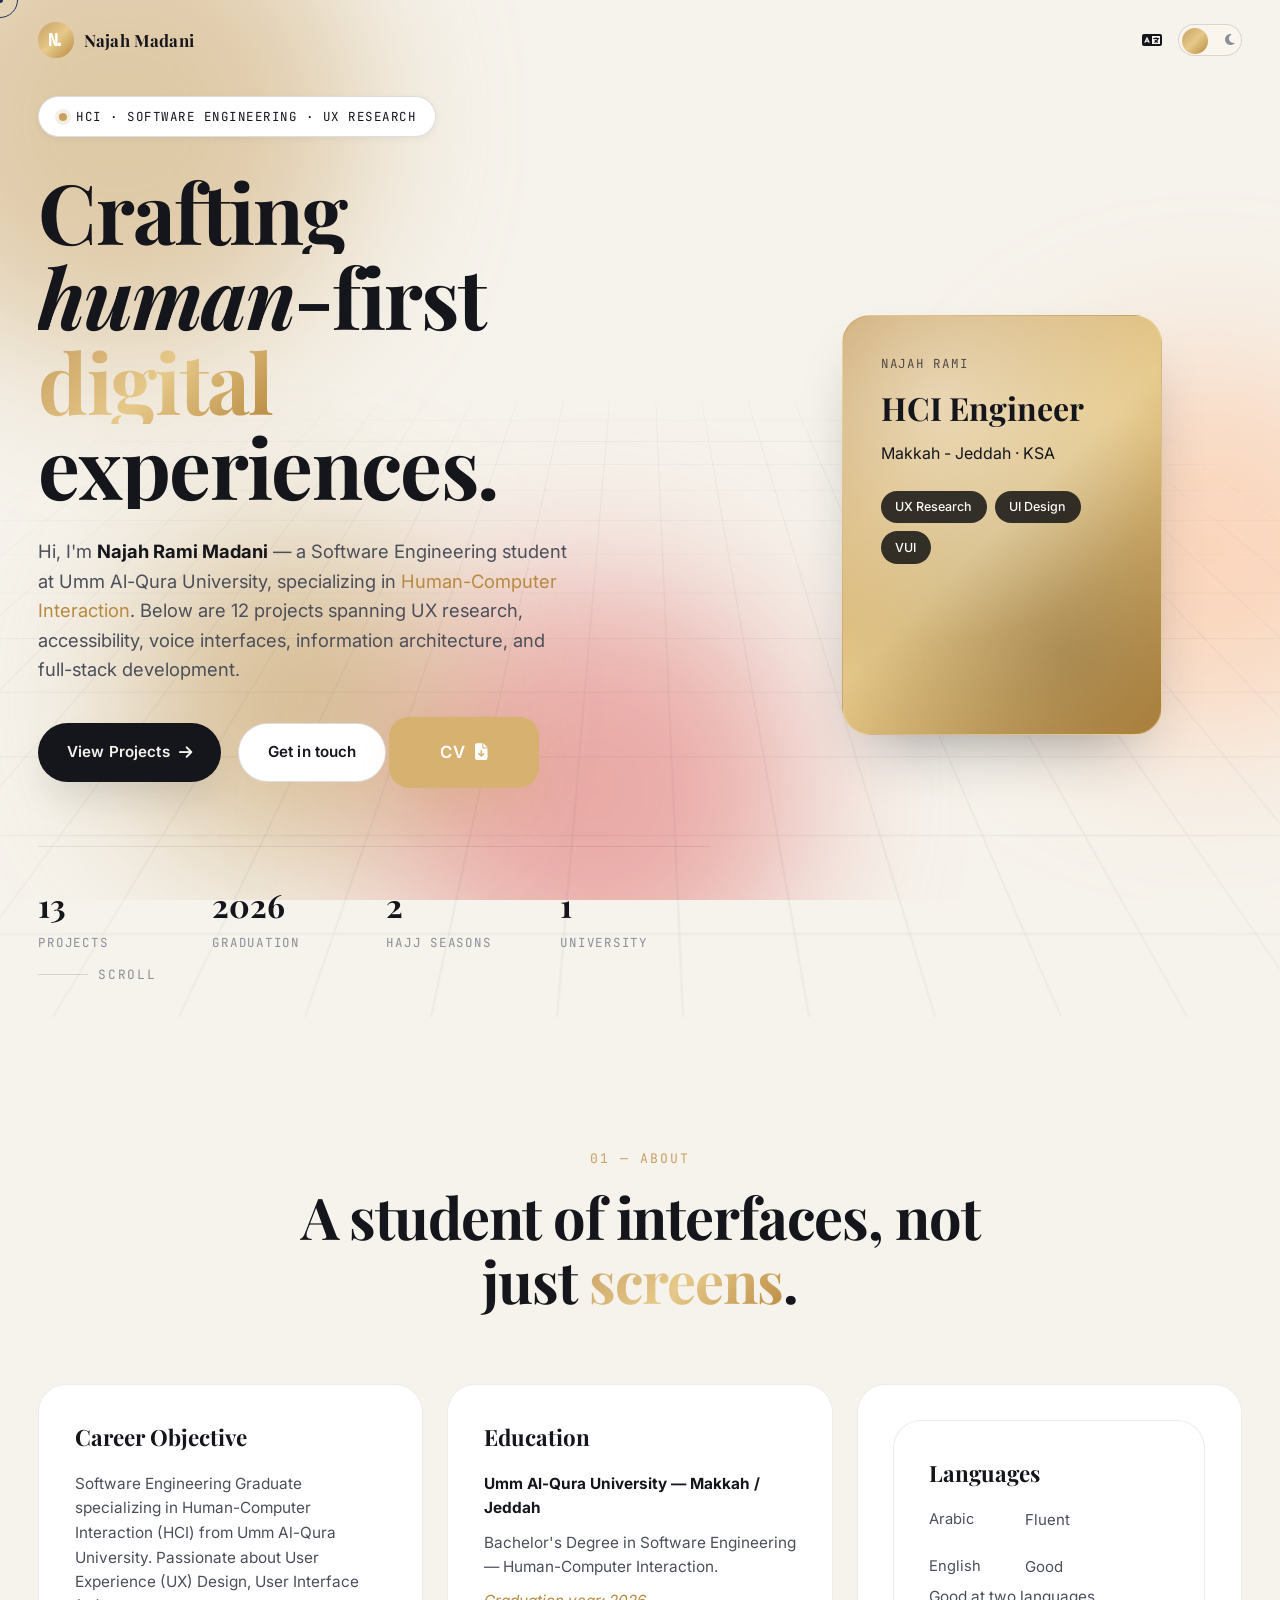
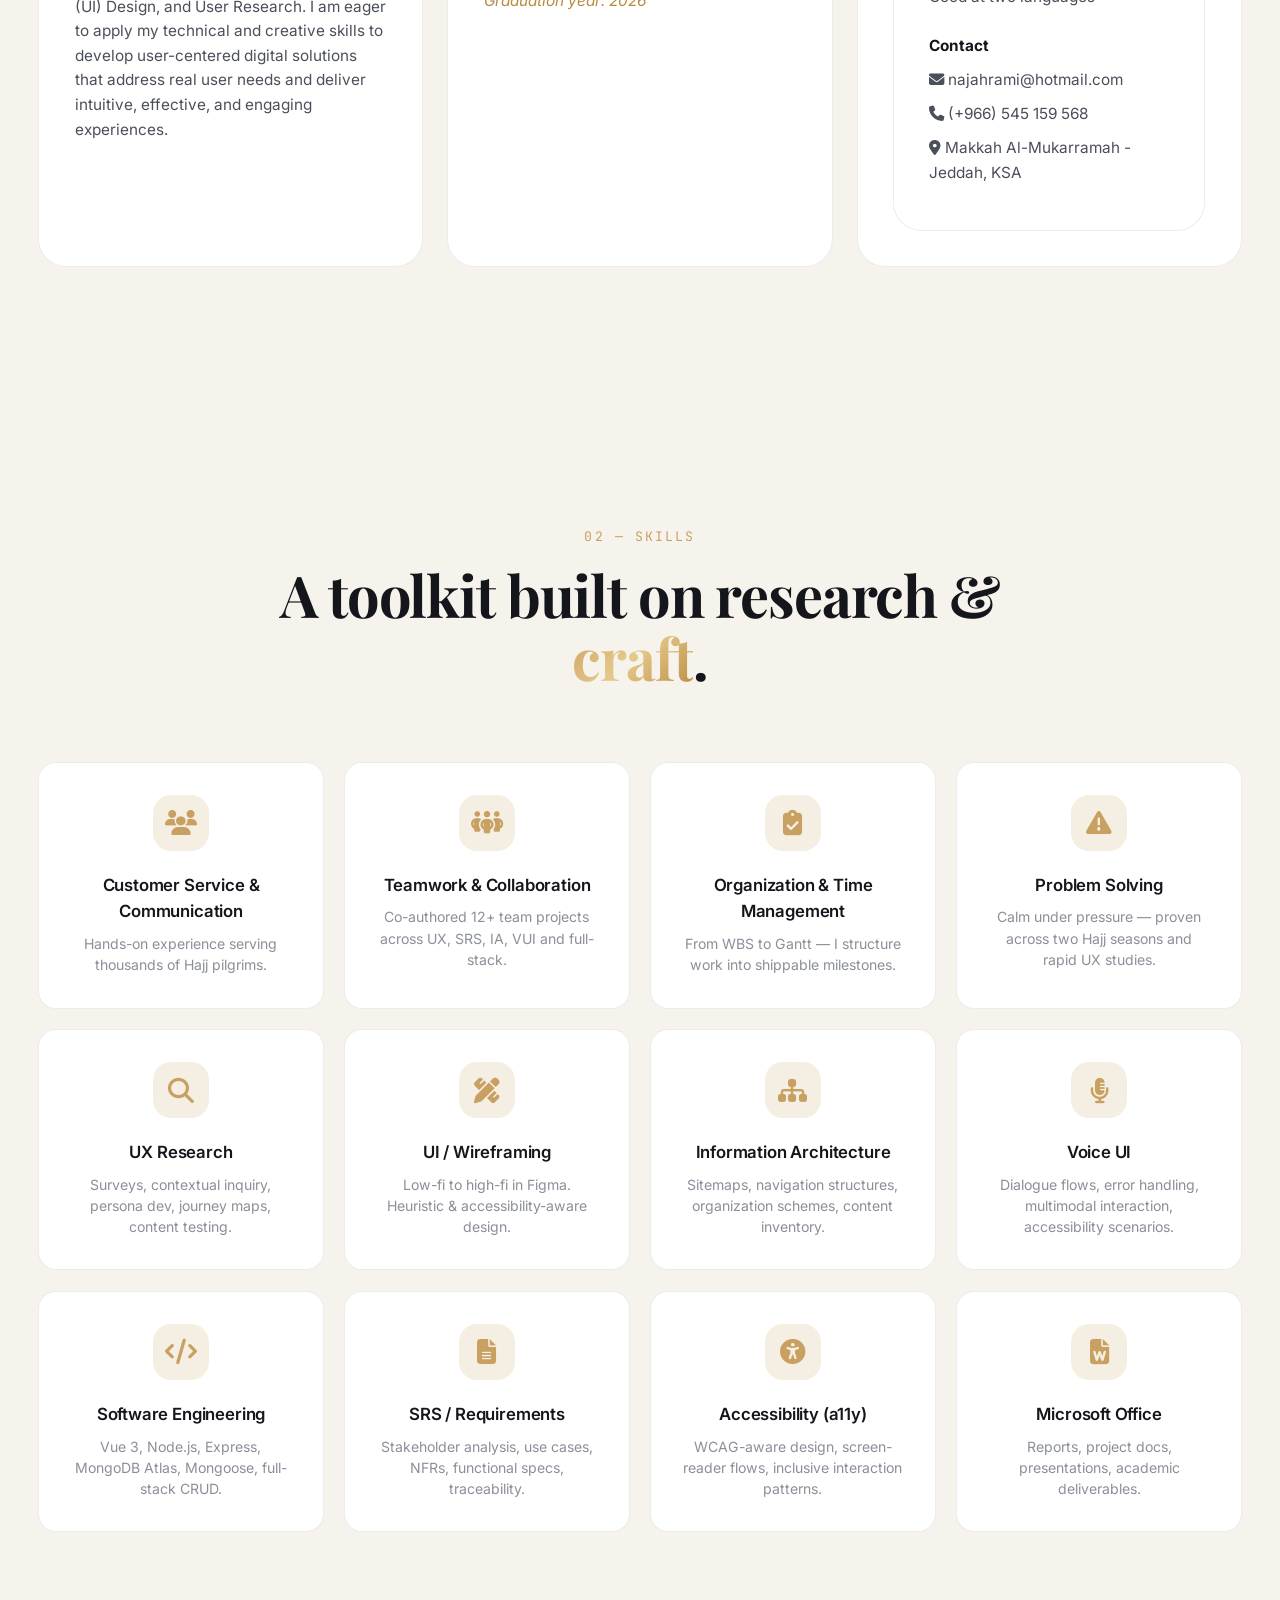
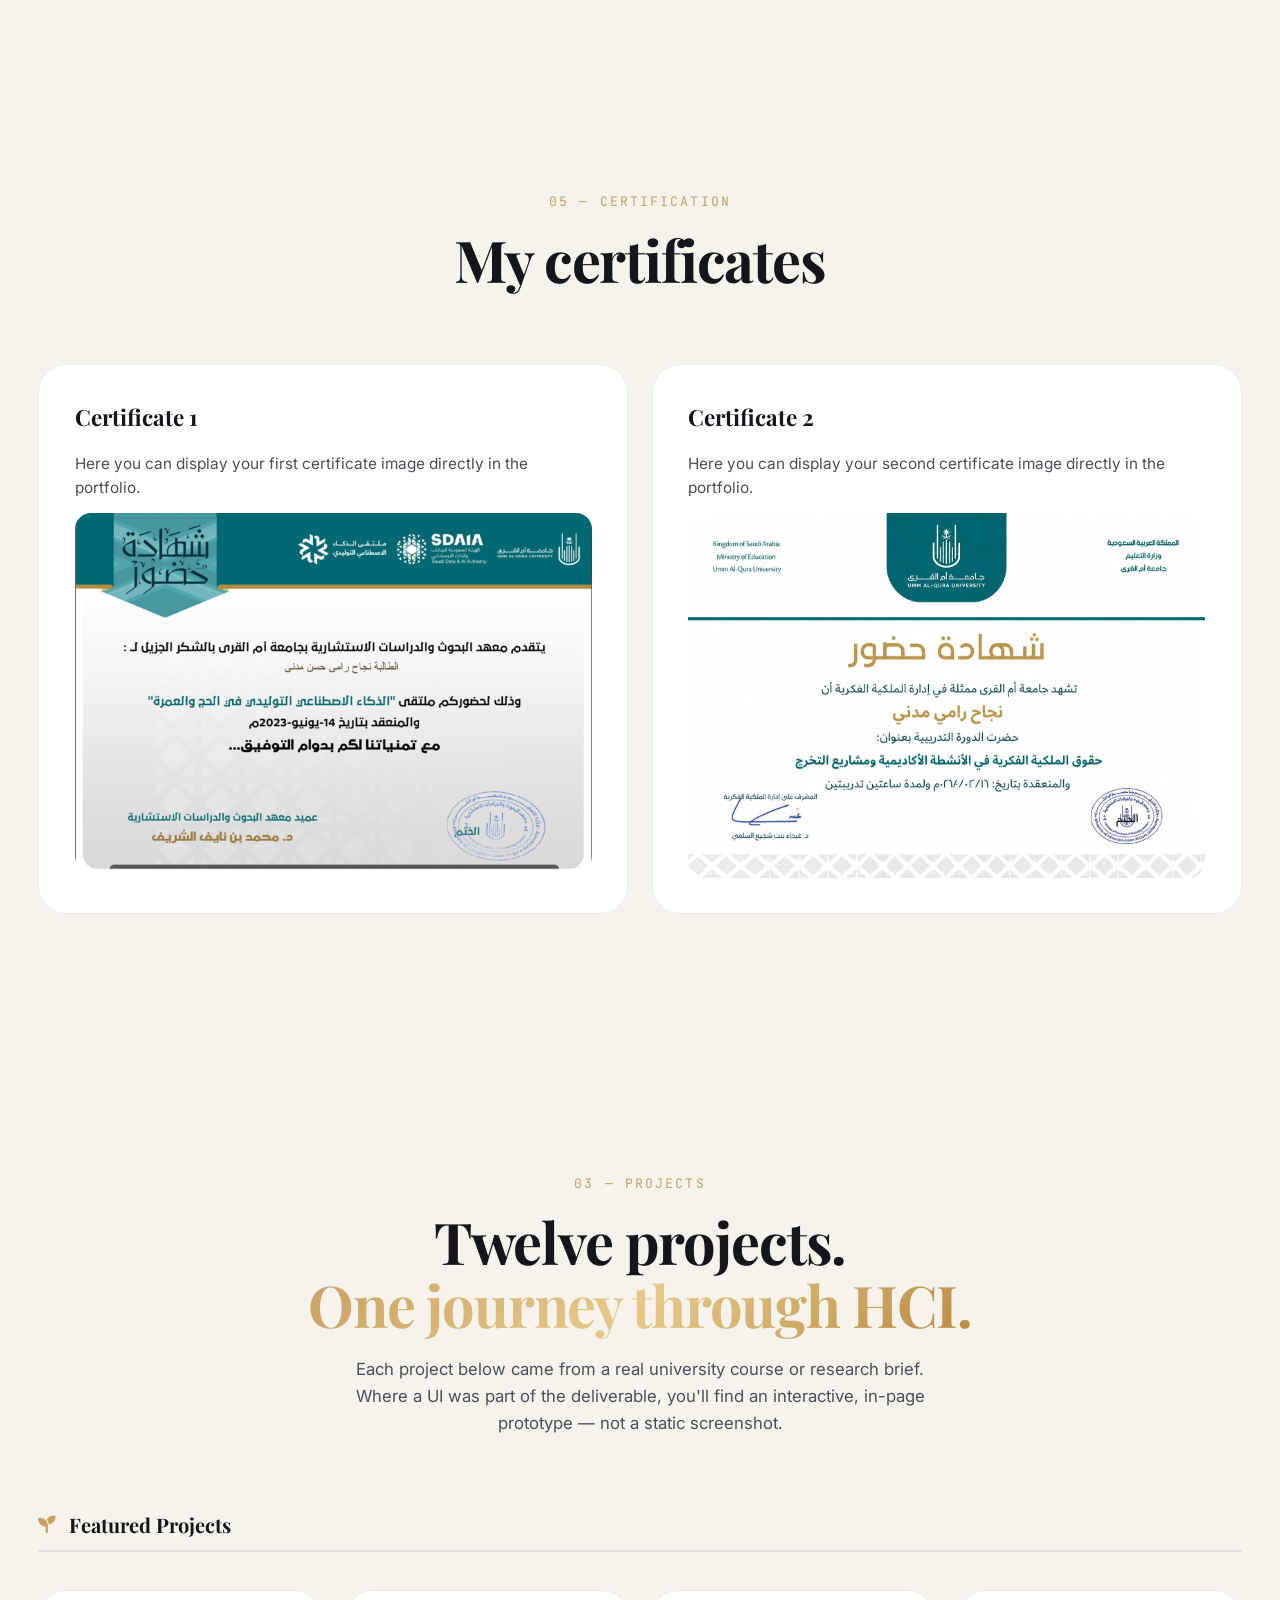
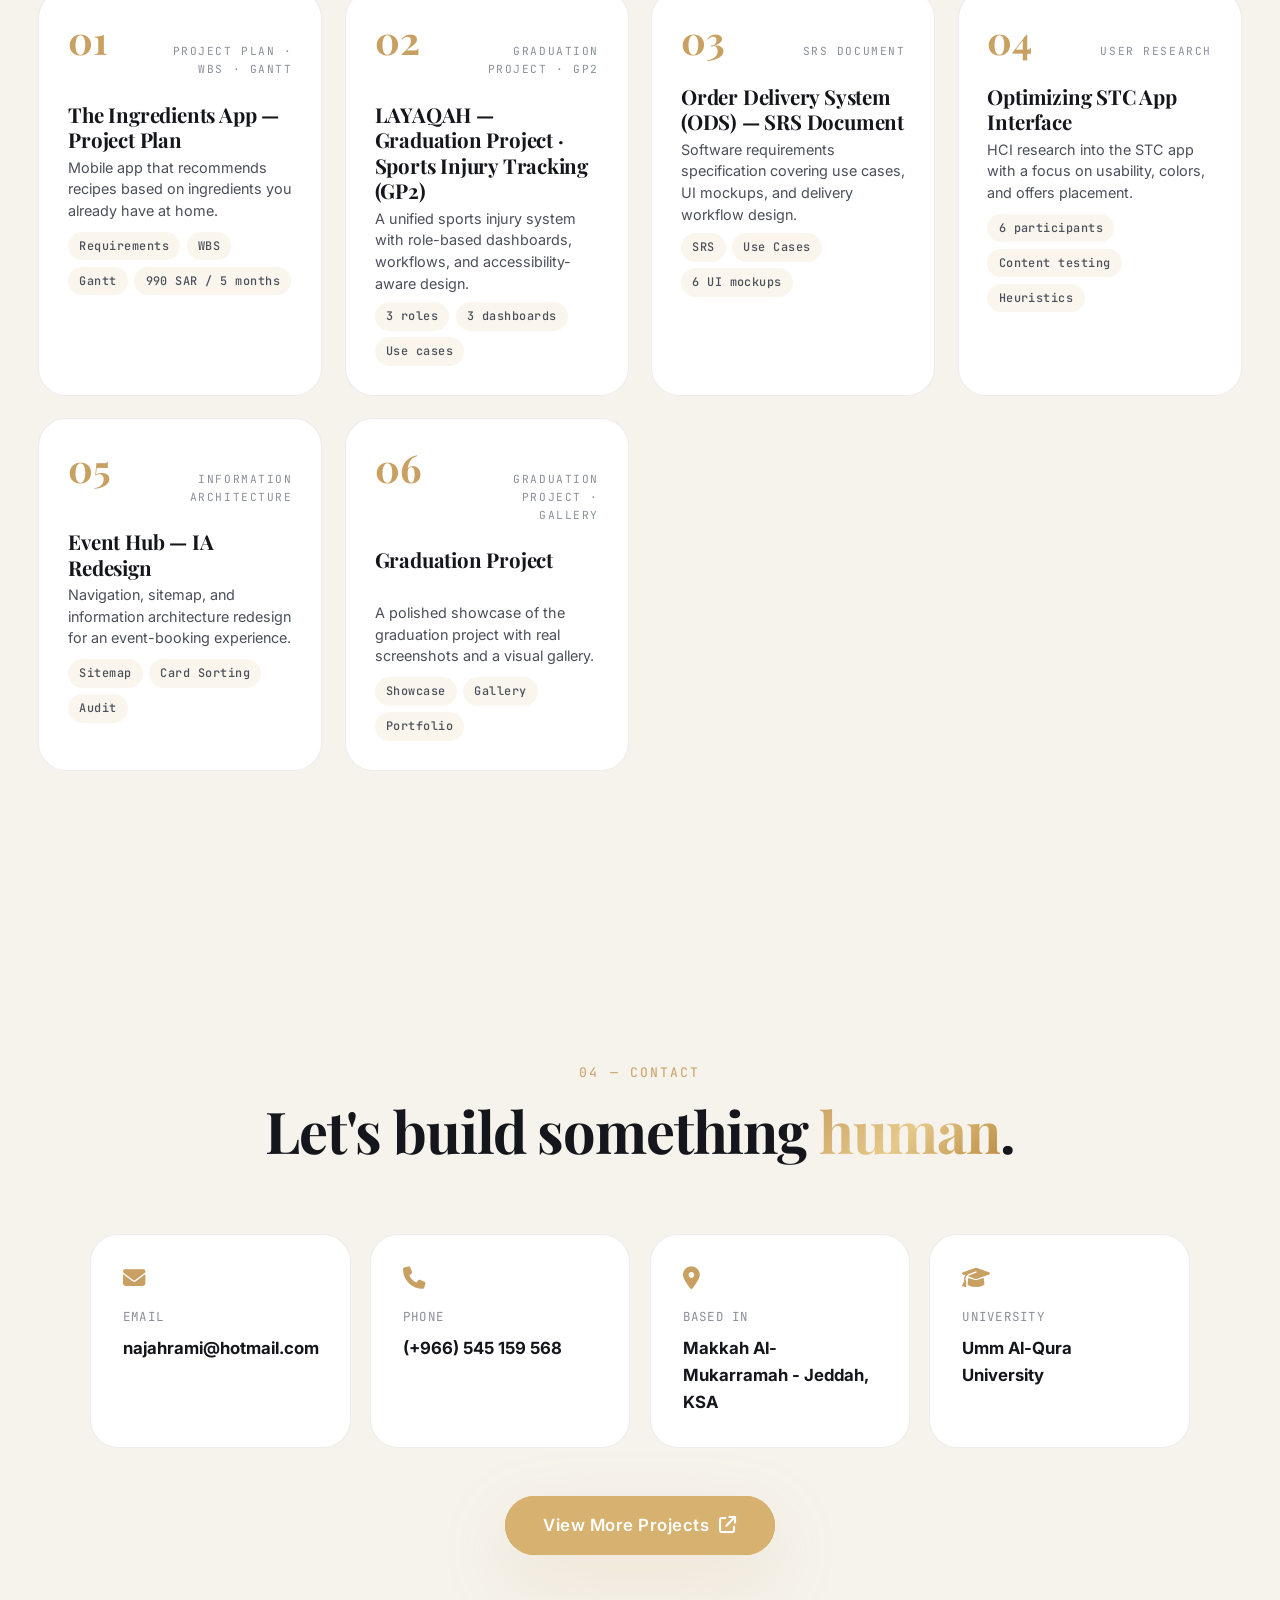
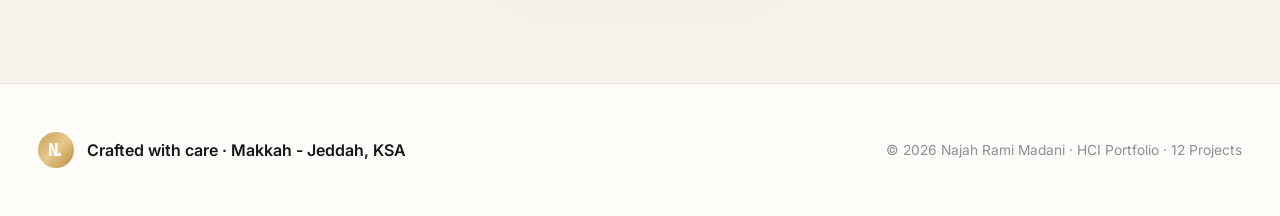
==== index.html @ abc39de0 "Initial commit" ====
<!DOCTYPE html>
<html lang="en" data-theme="light">
<head>
  <meta charset="UTF-8" />
  <meta name="viewport" content="width=device-width, initial-scale=1.0" />
  <meta name="description" content="Najah Rami Madani — Software Engineering & HCI Portfolio. +12 projects spanning UX research, UI design, Voice UI, Information Architecture and full-stack development." />
  <title>Najah Rami Madani — HCI & Software Engineering Portfolio</title>

  <!-- Fonts -->
  <link rel="preconnect" href="https://fonts.googleapis.com" />
  <link rel="preconnect" href="https://fonts.gstatic.com" crossorigin />
  <link href="https://fonts.googleapis.com/css2?family=Inter:wght@300;400;500;600;700;800;900&family=Playfair+Display:ital,wght@0,400;0,600;0,700;1,400&family=JetBrains+Mono:wght@400;600&display=swap" rel="stylesheet" />

  <!-- Icons -->
  <link rel="stylesheet" href="https://cdnjs.cloudflare.com/ajax/libs/font-awesome/6.5.0/css/all.min.css" />

  <!-- GSAP (animations) -->
  <script src="https://cdnjs.cloudflare.com/ajax/libs/gsap/3.12.5/gsap.min.js"></script>
  <script src="https://cdnjs.cloudflare.com/ajax/libs/gsap/3.12.5/ScrollTrigger.min.js"></script>

  <link rel="stylesheet" href="style.css" />
</head>
<body>
  <!-- ============================ Custom 3D Cursor ============================ -->
  <div class="cursor-dot" id="cursorDot"></div>
  <div class="cursor-ring" id="cursorRing"></div>

  <!-- ============================ Loader ============================ -->
  <div class="loader" id="loader">
    <div class="loader-inner">
      <div class="loader-cube">
        <div class="face face-front"></div>
        <div class="face face-back"></div>
        <div class="face face-right"></div>
        <div class="face face-left"></div>
        <div class="face face-top"></div>
        <div class="face face-bottom"></div>
      </div>
      <p class="loader-text">Loading Portfolio<span class="loader-dots"><span>.</span><span>.</span><span>.</span></span></p>
    </div>
  </div>

  <!-- ============================ Floating Background ============================ -->
  <div class="bg-orbs" aria-hidden="true">
    <div class="orb orb-1"></div>
    <div class="orb orb-2"></div>
    <div class="orb orb-3"></div>
    <div class="orb orb-4"></div>
  </div>

  <!-- ============================ Navigation ============================ -->
  <nav class="nav" id="nav">
    <a href="#hero" class="nav-logo" data-magnetic>
      <span class="logo-mark">N<span class="logo-dot">.</span></span>
      <span class="logo-text">Najah Madani</span>
    </a>

      </div>
    </ul>

    <div class="nav-actions">
      <button class="lang-toggle" id="langToggle" aria-label="Toggle language" data-magnetic>
        <i class="fa-solid fa-language"></i>
      </button>
      <button class="theme-toggle" id="themeToggle" aria-label="Toggle theme" data-magnetic>
        <span class="toggle-track">
          <i class="fa-solid fa-sun icon-sun"></i>
          <i class="fa-solid fa-moon icon-moon"></i>
          <span class="toggle-thumb"></span>
        </span>
      </button>
      <button class="nav-menu-btn" id="menuBtn" aria-label="Open menu">
        <span></span><span></span><span></span>
      </button>
    </div>
  </nav>

  <!-- Mobile menu drawer -->
  <div class="mobile-menu" id="mobileMenu">
    <ul>
      <li><a href="#about" data-i18n="navAbout">About</a></li>
      <li><a href="#skills" data-i18n="navSkills">Skills</a></li>
      <li><a href="#certification">Certification</a></li>
      <li><a href="#projects" data-i18n="navProjects">Projects</a></li>
      <li><a href="#contact" data-i18n="navContact">Contact</a></li>
    </ul>
  </div>

  <!-- ============================ HERO ============================ -->
  <header class="hero" id="hero">
    <div class="hero-grid-bg"></div>

    <div class="hero-content">
      <div class="hero-badge">
        <span class="hero-dot"></span>
        <span data-i18n="heroBadge">HCI · Software Engineering · UX Research</span>
      </div>

      <h1 class="hero-title">
        <span class="title-line"><span class="title-text">Crafting</span></span>
        <span class="title-line"><span class="title-text italic">human</span><span class="title-text">-</span><span class="title-text">first</span></span>
        <span class="title-line"><span class="title-text gradient-text">digital</span> <span class="title-text">experiences.</span></span>
      </h1>

      <p class="hero-sub" data-i18n="heroSub" data-i18n-html="true">
        Hi, I’m<strong> Najah Rami Madani</strong> — a Software Engineering graduate from Umm Al-Qura University, specializing in Human-Computer Interaction (HCI). I’m passionate about UX research, UI design, accessibility, and creating human-centered digital experiences that solve real user problems.
      </p>

      <div class="hero-actions">
        <a href="#projects" class="btn btn-primary" data-magnetic>
          <span data-i18n="btnProjects">View Projects</span>
          <i class="fa-solid fa-arrow-right"></i>
        </a>
        <a href="#contact" class="btn btn-ghost" data-magnetic>
          <span data-i18n="btnContact">Get in touch</span>
        </a>
        <a href="cv/Najah_CV.pdf" class="btn btn-gold" target="_blank" data-magnetic>
          <span data-i18n="btnCV">CV</span>
          <i class="fa-solid fa-file-arrow-down"></i>
        </a>
      </div>

      <div class="hero-meta">
        <div class="meta-item">
          <span class="meta-num" data-count="13">0</span>
          <span class="meta-label" data-i18n="metaProjects">Projects</span>
        </div>
        <div class="meta-item">
          <span class="meta-num">2026</span>
          <span class="meta-label" data-i18n="metaGraduation">Graduation</span>
        </div>
        <div class="meta-item">
          <span class="meta-num">2</span>
          <span class="meta-label" data-i18n="metaHajjSeasons">Hajj Seasons</span>
        </div>
        <div class="meta-item">
          <span class="meta-num">1</span>
          <span class="meta-label" data-i18n="metaUniversity">University</span>
        </div>
      </div>
    </div>

    <div class="hero-3d-scene">
      <div class="tilt-card" data-tilt>
        <div class="tilt-card-inner">
          <div class="tilt-face front">
            <div class="card-content">
              <span class="card-eyebrow">Najah Rami</span>
              <h3>HCI Engineer</h3>
              <p>Makkah - Jeddah · KSA</p>
              <div class="card-pills">
                <span>UX Research</span>
                <span>UI Design</span>
                <span>VUI</span>
              </div>
            </div>
          </div>
          <div class="tilt-face back">
            <p>"Design that respects cognitive limits wins."</p>
          </div>
        </div>
      </div>
    </div>

    <a href="#about" class="hero-scroll" aria-label="Scroll to about">
      <span class="scroll-line"></span>
      <span data-i18n="heroScroll">Scroll</span>
    </a>
  </header>

  <!-- ============================ About ============================ -->
  <section class="section about" id="about">
    <div class="section-head">
      <span class="section-tag" data-i18n="aboutSectionTag">01 — About</span>
      <h2 class="section-title" data-i18n="aboutSectionTitle" data-i18n-html="true">A student of <span class="italic">interfaces</span>, not just <span class="gradient-text">screens</span>.</h2>
    </div>

    <div class="about-grid">
      <div class="about-card">
        <h3>Career Objective</h3>
        <p>
          Software Engineering Graduate specializing in Human-Computer Interaction (HCI) from Umm Al-Qura University. Passionate about User Experience (UX) Design, User Interface (UI) Design, and User Research. I am eager to apply my technical and creative skills to develop user-centered digital solutions that address real user needs and deliver intuitive, effective, and engaging experiences.
        </p>
      </div>

      <div class="about-card">
        <h3>Education</h3>
        <p><strong>Umm Al-Qura University — Makkah / Jeddah</strong></p>
        <p>Bachelor's Degree in Software Engineering — Human-Computer Interaction.</p>
        <p><em>Graduation year: 2026</em></p>
      </div>

      <div class="about-card">


      <div class="about-card">
        <h3>Languages</h3>
        <ul class="lang-list">
          <li>
            <span>Arabic</span>
            <span class="lang-badge">Fluent</span>
          </li>
          <li>
            <span>English</span>
            <span class="lang-badge">Good</span>
          </li>
        </ul>
        <p class="lang-summary" data-i18n="langSummary">Good at two languages</p>
        <p class="contact-heading"><strong data-i18n="aboutContactHeading">Contact</strong></p>
        <p><i class="fa-solid fa-envelope"></i> najahrami@hotmail.com</p>
        <p><i class="fa-solid fa-phone"></i> (+966) 545 159 568</p>
        <p><i class="fa-solid fa-location-dot"></i> Makkah Al-Mukarramah - Jeddah, KSA</p>
      </div>
    </div>
  </section>

  <!-- ============================ Skills ============================ -->
  <section class="section skills" id="skills">
    <div class="section-head">
      <span class="section-tag" data-i18n="skillsSectionTag">02 — Skills</span>
      <h2 class="section-title" data-i18n="skillsSectionTitle" data-i18n-html="true">A toolkit built on <span class="italic">research</span> & <span class="gradient-text">craft</span>.</h2>
    </div>

    <div class="skills-grid">
      <div class="skill-card reveal">
        <i class="fa-solid fa-users skill-icon"></i>
        <h3>Customer Service & Communication</h3>
        <p>Hands-on experience serving thousands of Hajj pilgrims.</p>
      </div>
      <div class="skill-card reveal">
        <i class="fa-solid fa-people-group skill-icon"></i>
        <h3>Teamwork & Collaboration</h3>
        <p>Co-authored 12+ team projects across UX, SRS, IA, VUI and full-stack.</p>
      </div>
      <div class="skill-card reveal">
        <i class="fa-solid fa-clipboard-check skill-icon"></i>
        <h3>Organization & Time Management</h3>
        <p>From WBS to Gantt — I structure work into shippable milestones.</p>
      </div>
      <div class="skill-card reveal">
        <i class="fa-solid fa-triangle-exclamation skill-icon"></i>
        <h3>Problem Solving</h3>
        <p>Calm under pressure — proven across two Hajj seasons and rapid UX studies.</p>
      </div>
      <div class="skill-card reveal">
        <i class="fa-solid fa-magnifying-glass skill-icon"></i>
        <h3>UX Research</h3>
        <p>Surveys, contextual inquiry, persona dev, journey maps, content testing.</p>
      </div>
      <div class="skill-card reveal">
        <i class="fa-solid fa-pen-ruler skill-icon"></i>
        <h3>UI / Wireframing</h3>
        <p>Low-fi to high-fi in Figma. Heuristic & accessibility-aware design.</p>
      </div>
      <div class="skill-card reveal">
        <i class="fa-solid fa-sitemap skill-icon"></i>
        <h3>Information Architecture</h3>
        <p>Sitemaps, navigation structures, organization schemes, content inventory.</p>
      </div>
      <div class="skill-card reveal">
        <i class="fa-solid fa-microphone-lines skill-icon"></i>
        <h3>Voice UI</h3>
        <p>Dialogue flows, error handling, multimodal interaction, accessibility scenarios.</p>
      </div>
      <div class="skill-card reveal">
        <i class="fa-solid fa-code skill-icon"></i>
        <h3>Software Engineering</h3>
        <p>Vue 3, Node.js, Express, MongoDB Atlas, Mongoose, full-stack CRUD.</p>
      </div>
      <div class="skill-card reveal">
        <i class="fa-solid fa-file-lines skill-icon"></i>
        <h3>SRS / Requirements</h3>
        <p>Stakeholder analysis, use cases, NFRs, functional specs, traceability.</p>
      </div>
      <div class="skill-card reveal">
        <i class="fa-solid fa-universal-access skill-icon"></i>
        <h3>Accessibility (a11y)</h3>
        <p>WCAG-aware design, screen-reader flows, inclusive interaction patterns.</p>
      </div>
      <div class="skill-card reveal">
        <i class="fa-solid fa-file-word skill-icon"></i>
        <h3>Microsoft Office</h3>
        <p>Reports, project docs, presentations, academic deliverables.</p>
      </div>
    </div>
  </section>

  <!-- ============================ Certification ============================ -->
  <section class="section certification" id="certification">
    <div class="section-head">
      <span class="section-tag">05 — Certification</span>
      <h2 class="section-title">My certificates</h2>
    </div>

    <div class="about-grid">
      <div class="about-card">
        <h3>Certificate 1</h3>
        <p>Here you can display your first certificate image directly in the portfolio.</p>
        <img src="cv/Screenshot 2026-06-30 164905.png" alt="Certificate 1" style="width:100%; border-radius:16px; margin-top:12px; object-fit:cover;" />
      </div>

      <div class="about-card">
        <h3>Certificate 2</h3>
        <p>Here you can display your second certificate image directly in the portfolio.</p>
        <img src="cv/WhatsApp Image 2026-06-30 at 4.40.59 PM.jpeg" alt="Certificate 2" style="width:100%; border-radius:16px; margin-top:12px; object-fit:cover;" />
      </div>
    </div>
  </section>

  <!-- ============================ Projects ============================ -->
  <section class="section projects" id="projects">
    <div class="section-head">
      <span class="section-tag" data-i18n="projectsSectionTag">03 — Projects</span>
      <h2 class="section-title" data-i18n="projectsSectionTitle" data-i18n-html="true">Six featured projects.<br/><span class="gradient-text">Focused on research, systems, and impact.</span></h2>
      <p class="section-desc">
        Each project below came from a real university course or research brief.
        Where a UI was part of the deliverable, you'll find an interactive, in-page prototype
        — not a static screenshot.
      </p>
    </div>

    <div class="projects-rail" id="projectsRail">
      <div class="projects-group">
        <h3 class="projects-group-title"><i class="fa-solid fa-seedling"></i> Featured Projects</h3>
        <div class="projects-group-grid">
          <article class="project-card" data-project="1" data-index="01">
            <a href="project-01.html" target="_blank" rel="noopener" class="project-link">
              <div class="pcard-top">
                <span class="pcard-num">01</span>
                <span class="pcard-cat">Project Plan · WBS · Gantt</span>
              </div>
              <h3 class="pcard-title">The Ingredients App — Project Plan</h3>
              <p class="pcard-sub">Mobile app that recommends recipes based on ingredients you already have at home.</p>
              <div class="pcard-tags">
                <span>Requirements</span><span>WBS</span><span>Gantt</span><span>990 SAR / 5 months</span>
              </div>
            </a>
          </article>

          <article class="project-card" data-project="2" data-index="02">
            <a href="project-02.html" target="_blank" rel="noopener" class="project-link">
              <div class="pcard-top">
                <span class="pcard-num">02</span>
                <span class="pcard-cat">Graduation Project · GP2</span>
              </div>
              <h3 class="pcard-title">LAYAQAH — Graduation Project · Sports Injury Tracking (GP2)</h3>
              <p class="pcard-sub">A unified sports injury system with role-based dashboards, workflows, and accessibility-aware design.</p>
              <div class="pcard-tags">
                <span>3 roles</span><span>3 dashboards</span><span>Use cases</span>
              </div>
            </a>
          </article>

          <article class="project-card" data-project="3" data-index="03">
            <a href="project-03.html" target="_blank" rel="noopener" class="project-link">
              <div class="pcard-top">
                <span class="pcard-num">03</span>
                <span class="pcard-cat">SRS Document</span>
              </div>
              <h3 class="pcard-title">Order Delivery System (ODS) — SRS Document</h3>
              <p class="pcard-sub">Software requirements specification covering use cases, UI mockups, and delivery workflow design.</p>
              <div class="pcard-tags">
                <span>SRS</span><span>Use Cases</span><span>6 UI mockups</span>
              </div>
            </a>
          </article>

          <article class="project-card" data-project="4" data-index="04">
            <a href="project-04.html" target="_blank" rel="noopener" class="project-link">
              <div class="pcard-top">
                <span class="pcard-num">04</span>
                <span class="pcard-cat">User Research</span>
              </div>
              <h3 class="pcard-title">Optimizing STC App Interface</h3>
              <p class="pcard-sub">HCI research into the STC app with a focus on usability, colors, and offers placement.</p>
              <div class="pcard-tags">
                <span>6 participants</span><span>Content testing</span><span>Heuristics</span>
              </div>
            </a>
          </article>

          <article class="project-card" data-project="5" data-index="05">
            <a href="project-05.html" target="_blank" rel="noopener" class="project-link">
              <div class="pcard-top">
                <span class="pcard-num">05</span>
                <span class="pcard-cat">Information Architecture</span>
              </div>
              <h3 class="pcard-title">Event Hub — IA Redesign</h3>
              <p class="pcard-sub">Navigation, sitemap, and information architecture redesign for an event-booking experience.</p>
              <div class="pcard-tags">
                <span>Sitemap</span><span>Card Sorting</span><span>Audit</span>
              </div>
            </a>
          </article>

          <article class="project-card" data-project="6" data-index="06">
            <a href="project-06.html" target="_blank" rel="noopener" class="project-link">
              <div class="pcard-top">
                <span class="pcard-num">06</span>
                <span class="pcard-cat">Graduation Project · Gallery</span>
              </div>
              <h3 class="pcard-title">Graduation Project</h3>
              <p class="pcard-sub">A polished showcase of the graduation project with real screenshots and a visual gallery.</p>
              <div class="pcard-tags">
                <span>Showcase</span><span>Gallery</span><span>Portfolio</span>
              </div>
            </a>
          </article>
        </div>
      </div>
    </div>
  </section>

  <!-- ============================ Detailed Project Sections ============================ -->
  <div id="projectDetails"></div>

  <!-- ============================ Contact ============================ -->
  <section class="section contact" id="contact">
    <div class="section-head">
      <span class="section-tag" data-i18n="contactSectionTag">04 — Contact</span>
      <h2 class="section-title" data-i18n="contactSectionTitle" data-i18n-html="true">Let's build <span class="italic">something</span> <span class="gradient-text">human</span>.</h2>
    </div>

    <div class="contact-grid">
      <a href="mailto:najahrami@hotmail.com" class="contact-card" data-magnetic>
        <i class="fa-solid fa-envelope"></i>
        <span>Email</span>
        <strong>najahrami@hotmail.com</strong>
      </a>
      <a href="tel:+966545159568" class="contact-card" data-magnetic>
        <i class="fa-solid fa-phone"></i>
        <span>Phone</span>
        <strong>(+966) 545 159 568</strong>
      </a>
      <a class="contact-card" data-magnetic>
        <i class="fa-solid fa-location-dot"></i>
        <span>Based in</span>
        <strong>Makkah Al-Mukarramah - Jeddah, KSA</strong>
      </a>
      <a class="contact-card" data-magnetic>
        <i class="fa-solid fa-graduation-cap"></i>
        <span>University</span>
        <strong>Umm Al-Qura University</strong>
      </a>
    </div>

    <div class="view-more-wrap" style="text-align:center; margin-top:3rem;">
      <a href="more-projects.html" target="_blank" rel="noopener" class="btn btn-gold btn-view-more" data-magnetic>
        <span>View More Projects</span>
        <i class="fa-solid fa-arrow-up-right-from-square"></i>
      </a>
    </div>
  </section>

  <!-- ============================ Footer ============================ -->
  <footer class="footer">
    <div class="footer-inner">
      <div class="footer-left">
        <span class="logo-mark">N<span class="logo-dot">.</span></span>
        <span data-i18n="footerCrafted">Crafted with care · Makkah - Jeddah, KSA</span>
      </div>
      <p class="footer-note" data-i18n="footerNote">© 2026 Najah Rami Madani · HCI Portfolio · 13 Projects</p>
    </div>
  </footer>

  <button class="to-top" id="toTop" aria-label="Back to top">
    <i class="fa-solid fa-arrow-up"></i>
  </button>

  <script src="main.js"></script>
  <script src="animations.js"></script>
  <script src="projects.js"></script>
</body>
</html>
---- style.css ----
/* =====================================================
   NAJAH MADANI — HCI PORTFOLIO
   Light theme as base · smooth · luxury · 3D animations
   ===================================================== */

/* ---------- 1. RESET & BASE ---------- */
*, *::before, *::after { box-sizing: border-box; margin: 0; padding: 0; }

:root {
  /* Light theme (default) */
  --bg-0: #f6f3ec;          /* base cream */
  --bg-1: #fefcf8;          /* lighter cream */
  --bg-2: #ffffff;          /* pure white */
  --surface: #ffffff;
  --surface-2: #faf6ee;
  --line: rgba(20, 22, 28, 0.08);
  --line-2: rgba(20, 22, 28, 0.14);

  --text: #14161c;
  --text-2: #4b4f5a;
  --text-3: #8b8f99;

  --accent: #c8a062;        /* warm gold */
  --accent-2: #b8893f;      /* deeper gold */
  --accent-soft: rgba(200, 160, 98, 0.18);

  --grad-1: linear-gradient(135deg, #c8a062 0%, #e6c98a 50%, #b8893f 100%);
  --grad-2: linear-gradient(135deg, #ffb88c 0%, #de6262 100%);
  --grad-soft: linear-gradient(135deg, #fefcf8 0%, #f1e9d4 100%);

  --shadow-sm: 0 2px 8px rgba(20, 22, 28, 0.05);
  --shadow-md: 0 18px 40px -12px rgba(20, 22, 28, 0.18);
  --shadow-lg: 0 40px 80px -20px rgba(20, 22, 28, 0.25);
  --shadow-card: 0 30px 60px -30px rgba(20, 22, 28, 0.45);

  --radius-sm: 10px;
  --radius-md: 18px;
  --radius-lg: 28px;
  --radius-xl: 42px;

  --ease: cubic-bezier(0.22, 1, 0.36, 1);
  --ease-lux: cubic-bezier(0.16, 1, 0.3, 1);
}

[data-theme="dark"] {
  --bg-0: #0e1014;
  --bg-1: #15181f;
  --bg-2: #1a1e26;
  --surface: #181c24;
  --surface-2: #1f242d;
  --line: rgba(255, 255, 255, 0.08);
  --line-2: rgba(255, 255, 255, 0.14);

  --text: #f3f1ea;
  --text-2: #b2b6c2;
  --text-3: #6f7480;

  --accent: #e6c98a;
  --accent-2: #f1d99c;
  --accent-soft: rgba(230, 201, 138, 0.18);

  --grad-1: linear-gradient(135deg, #e6c98a 0%, #f1d99c 50%, #c8a062 100%);
  --grad-soft: linear-gradient(135deg, #1a1e26 0%, #2a2618 100%);

  --shadow-sm: 0 2px 8px rgba(0,0,0,0.4);
  --shadow-md: 0 18px 40px -12px rgba(0,0,0,0.55);
  --shadow-lg: 0 40px 80px -20px rgba(0,0,0,0.65);
  --shadow-card: 0 30px 60px -30px rgba(0,0,0,0.85);
}

html { scroll-behavior: smooth; }
body {
  font-family: 'Inter', -apple-system, BlinkMacSystemFont, sans-serif;
  background: var(--bg-0);
  color: var(--text);
  line-height: 1.6;
  font-weight: 400;
  -webkit-font-smoothing: antialiased;
  -moz-osx-font-smoothing: grayscale;
  overflow-x: hidden;
  transition: background 0.6s var(--ease-lux), color 0.6s var(--ease-lux);
}
a { color: inherit; text-decoration: none; }
button { background: none; border: 0; font: inherit; cursor: pointer; color: inherit; }
img { max-width: 100%; display: block; }

.gallery-image-btn {
  border: 0;
  padding: 0;
  background: transparent;
  cursor: zoom-in;
}

.gallery-image-btn img {
  width: 100%;
  height: 100%;
  object-fit: cover;
  transition: transform 0.3s var(--ease), filter 0.3s var(--ease);
}

.gallery-image-btn:hover img,
.gallery-image-btn:focus-visible img {
  transform: scale(1.03);
  filter: brightness(1.05);
}

.gallery-modal {
  position: fixed;
  inset: 0;
  z-index: 2000;
  display: grid;
  place-items: center;
  background: rgba(7, 12, 20, 0.8);
  -webkit-backdrop-filter: blur(8px);
  backdrop-filter: blur(8px);
  padding: 1.25rem;
  opacity: 0;
  visibility: hidden;
  pointer-events: none;
  transition: opacity 0.25s var(--ease), visibility 0.25s var(--ease);
}

.gallery-modal.is-open {
  opacity: 1;
  visibility: visible;
  pointer-events: auto;
}

.gallery-modal__content {
  position: relative;
  max-width: min(92vw, 960px);
  width: 100%;
  background: var(--surface);
  border-radius: 24px;
  overflow: hidden;
  box-shadow: var(--shadow-xl, 0 30px 80px rgba(0,0,0,0.35));
}

.gallery-modal__close {
  position: absolute;
  top: 0.75rem;
  right: 0.75rem;
  width: 42px;
  height: 42px;
  border-radius: 50%;
  display: grid;
  place-items: center;
  background: rgba(255,255,255,0.9);
  color: var(--text);
  z-index: 2;
  box-shadow: var(--shadow-sm);
}

.gallery-modal__image {
  display: block;
  width: 100%;
  max-height: 82vh;
  object-fit: contain;
  background: #000;
}

::selection { background: var(--accent); color: #fff; }

::-webkit-scrollbar { width: 10px; height: 10px; }
::-webkit-scrollbar-track { background: var(--bg-0); }
::-webkit-scrollbar-thumb {
  background: var(--accent);
  border-radius: 99px;
  border: 2px solid var(--bg-0);
}

/* ---------- 2. LOADER (3D CUBE) ---------- */
.loader {
  position: fixed; inset: 0; z-index: 9999;
  background: var(--bg-0);
  display: flex; align-items: center; justify-content: center;
  transition: opacity 0.6s var(--ease), visibility 0.6s var(--ease);
}
.loader.is-gone { opacity: 0; visibility: hidden; pointer-events: none; }
.loader-inner { text-align: center; }

.loader-cube {
  width: 70px; height: 70px;
  position: relative;
  transform-style: preserve-3d;
  animation: cubeSpin 4s infinite linear;
  margin: 0 auto 2rem;
}
.loader-cube .face {
  position: absolute; inset: 0;
  background: var(--grad-1);
  opacity: 0.85;
  border: 1px solid rgba(255,255,255,0.4);
}
.loader-cube .face-front  { transform: translateZ(35px); }
.loader-cube .face-back   { transform: rotateY(180deg) translateZ(35px); }
.loader-cube .face-right  { transform: rotateY(90deg) translateZ(35px); }
.loader-cube .face-left   { transform: rotateY(-90deg) translateZ(35px); }
.loader-cube .face-top    { transform: rotateX(90deg) translateZ(35px); }
.loader-cube .face-bottom { transform: rotateX(-90deg) translateZ(35px); }

@keyframes cubeSpin {
  from { transform: rotateX(0deg) rotateY(0deg); }
  to   { transform: rotateX(360deg) rotateY(360deg); }
}
.loader-text {
  font-family: 'JetBrains Mono', monospace;
  font-size: 0.95rem;
  letter-spacing: 0.18em;
  color: var(--text-2);
}
.loader-dots span { animation: dotPulse 1.4s infinite both; }
.loader-dots span:nth-child(2) { animation-delay: 0.2s; }
.loader-dots span:nth-child(3) { animation-delay: 0.4s; }
@keyframes dotPulse {
  0%, 100% { opacity: 0.2; }
  50%      { opacity: 1; }
}

/* ---------- 3. CURSOR ---------- */
.cursor-dot, .cursor-ring {
  position: fixed; top: 0; left: 0;
  pointer-events: none; z-index: 9998;
  transition: transform 0.1s var(--ease), opacity 0.3s var(--ease);
  mix-blend-mode: difference;
}
.cursor-dot {
  width: 6px; height: 6px;
  background: var(--accent);
  border-radius: 99px;
  transform: translate(-50%, -50%);
}
.cursor-ring {
  width: 36px; height: 36px;
  border: 1.5px solid var(--accent);
  border-radius: 99px;
  transform: translate(-50%, -50%);
}
.cursor-dot.is-hover { transform: translate(-50%, -50%) scale(2.5); background: var(--accent); }
.cursor-ring.is-hover { transform: translate(-50%, -50%) scale(1.6); border-color: var(--accent); opacity: 0.5; }

@media (max-width: 760px) { .cursor-dot, .cursor-ring { display: none; } }

/* ---------- 4. FLOATING ORBS ---------- */
.bg-orbs {
  position: fixed; inset: 0; z-index: -1;
  pointer-events: none; overflow: hidden;
}
.orb {
  position: absolute;
  border-radius: 50%;
  filter: blur(80px);
  opacity: 0.5;
  animation: orbFloat 18s infinite var(--ease-lux);
}
.orb-1 { width: 480px; height: 480px; background: var(--accent); top: -120px; left: -120px; }
.orb-2 { width: 380px; height: 380px; background: #ffb88c; top: 40%; right: -120px; animation-delay: -4s; }
.orb-3 { width: 420px; height: 420px; background: #de6262; bottom: -100px; left: 30%; animation-delay: -8s; }
.orb-4 { width: 320px; height: 320px; background: #b8893f; top: 60%; left: 10%; animation-delay: -12s; }

[data-theme="dark"] .orb { opacity: 0.25; }

@keyframes orbFloat {
  0%, 100% { transform: translate(0,0) scale(1); }
  33%      { transform: translate(50px, -60px) scale(1.1); }
  66%      { transform: translate(-40px, 40px) scale(0.95); }
}

/* ---------- 5. NAV ---------- */
.nav {
  position: fixed; top: 0; left: 0; right: 0;
  z-index: 100;
  display: flex; align-items: center; justify-content: space-between;
  padding: 1.4rem 3vw;
  transition: background 0.4s var(--ease-lux), border 0.4s var(--ease-lux), padding 0.4s var(--ease-lux);
}
.nav.is-scrolled {
  background: color-mix(in srgb, var(--bg-0) 88%, transparent);
  -webkit-backdrop-filter: blur(20px) saturate(160%);
  backdrop-filter: blur(20px) saturate(160%);
  border-bottom: 1px solid var(--line);
  padding: 0.9rem 3vw;
}

.nav-logo {
  display: flex; align-items: center; gap: 0.6rem;
  font-weight: 700;
  font-family: 'Playfair Display', serif;
}
.logo-mark {
  display: inline-flex; align-items: center; justify-content: center;
  width: 36px; height: 36px;
  border-radius: 99px;
  background: var(--grad-1);
  color: #fff;
  font-weight: 800;
  font-family: 'JetBrains Mono', monospace;
  font-size: 1.1rem;
}
.logo-dot { color: #fff; margin-left: -0.3rem; }
.logo-text { font-size: 1.05rem; letter-spacing: 0.01em; }

.nav-links { list-style: none; display: flex; gap: 2.2rem; }
.nav-link {
  position: relative;
  font-size: 0.92rem;
  font-weight: 500;
  letter-spacing: 0.02em;
  color: var(--text-2);
  padding: 0.4rem 0;
  transition: color 0.3s var(--ease);
}
.nav-link::after {
  content: '';
  position: absolute; left: 0; bottom: -2px;
  height: 2px; width: 100%;
  background: var(--accent);
  transform-origin: right;
  transform: scaleX(0);
  transition: transform 0.5s var(--ease-lux);
}
.nav-link:hover { color: var(--text); }
.nav-link:hover::after { transform-origin: left; transform: scaleX(1); }

.nav-actions { display: flex; align-items: center; gap: 1rem; }

.theme-toggle {
  width: 64px; height: 32px;
  position: relative;
}
.toggle-track {
  position: relative;
  display: block;
  width: 64px; height: 32px;
  background: var(--surface-2);
  border-radius: 99px;
  border: 1px solid var(--line-2);
  overflow: hidden;
  transition: background 0.5s var(--ease-lux);
}
.toggle-thumb {
  position: absolute; top: 3px; left: 3px;
  width: 26px; height: 26px;
  border-radius: 99px;
  background: var(--grad-1);
  transition: transform 0.6s var(--ease-lux);
}
[data-theme="dark"] .toggle-thumb { transform: translateX(32px); }
.theme-toggle .icon-sun, .theme-toggle .icon-moon {
  position: absolute; top: 50%;
  font-size: 0.8rem;
  transform: translateY(-50%);
  transition: opacity 0.4s var(--ease), transform 0.5s var(--ease-lux);
}
.theme-toggle .icon-sun  { left: 6px; color: var(--accent); }
.theme-toggle .icon-moon { right: 6px; color: var(--text-3); }
[data-theme="dark"] .toggle-track { background: var(--surface); }

.nav-menu-btn { display: none; flex-direction: column; gap: 5px; padding: 0.4rem; }
.nav-menu-btn span { display: block; width: 22px; height: 2px; background: var(--text); transition: transform 0.4s var(--ease); }
.nav-menu-btn.is-open span:nth-child(1) { transform: translateY(7px) rotate(45deg); }
.nav-menu-btn.is-open span:nth-child(2) { opacity: 0; }
.nav-menu-btn.is-open span:nth-child(3) { transform: translateY(-7px) rotate(-45deg); }

.mobile-menu {
  position: fixed; top: 0; right: -100%;
  z-index: 99;
  width: 100%; max-width: 360px; height: 100vh;
  background: var(--bg-1);
  border-left: 1px solid var(--line);
  padding: 6rem 2.5rem;
  transition: right 0.6s var(--ease-lux);
}
.mobile-menu.is-open { right: 0; }
.mobile-menu ul { list-style: none; }
.mobile-menu li { margin-bottom: 1.5rem; }
.mobile-menu a {
  font-family: 'Playfair Display', serif;
  font-size: 1.8rem;
  font-weight: 600;
}

/* ---------- 6. HERO ---------- */
.hero {
  position: relative;
  min-height: 100vh;
  padding: 6rem 3vw 4rem;
  display: grid;
  grid-template-columns: minmax(0, 1fr) minmax(0, 480px);
  gap: 4vw;
  align-items: center;
  overflow: hidden;
}
.hero-grid-bg {
  position: absolute; inset: 0;
  background-image:
    linear-gradient(var(--line) 1px, transparent 1px),
    linear-gradient(90deg, var(--line) 1px, transparent 1px);
  background-size: 60px 60px;
  -webkit-mask-image: radial-gradient(ellipse 70% 60% at 50% 40%, #000 50%, transparent 100%);
  mask-image: radial-gradient(ellipse 70% 60% at 50% 40%, #000 50%, transparent 100%);
  opacity: 0.6;
  z-index: 0;
  transform: perspective(800px) rotateX(60deg) translateZ(-200px) scale(1.5);
}

.hero-content { position: relative; z-index: 2; max-width: 760px; }

.hero-badge {
  display: inline-flex; align-items: center; gap: 0.6rem;
  padding: 0.6rem 1.2rem;
  background: var(--surface);
  border: 1px solid var(--line-2);
  border-radius: 99px;
  font-family: 'JetBrains Mono', monospace;
  font-size: 0.78rem;
  letter-spacing: 0.12em;
  text-transform: uppercase;
  box-shadow: var(--shadow-sm);
  margin-bottom: 2rem;
}
.hero-dot {
  width: 8px; height: 8px; border-radius: 99px;
  background: var(--accent);
  box-shadow: 0 0 0 4px var(--accent-soft);
  animation: pulse 2s infinite;
}
@keyframes pulse {
  0%, 100% { box-shadow: 0 0 0 0 var(--accent-soft); }
  50%      { box-shadow: 0 0 0 8px transparent; }
}

.hero-title {
  font-family: 'Playfair Display', serif;
  font-size: clamp(2.6rem, 6.5vw, 5.6rem);
  line-height: 1.02;
  font-weight: 700;
  letter-spacing: -0.02em;
  margin-bottom: 1.8rem;
}
.title-line { display: block; overflow: hidden; }
.title-text { display: inline-block; }
.title-text.italic { font-style: italic; }
.gradient-text {
  background: var(--grad-1);
  -webkit-background-clip: text;
  background-clip: text;
  -webkit-text-fill-color: transparent;
  color: transparent;
}

.hero-sub {
  font-size: 1.15rem;
  max-width: 540px;
  color: var(--text-2);
  margin-bottom: 2.4rem;
}
.hero-sub strong { color: var(--text); }
.hero-sub em { font-style: normal; color: var(--accent-2); }

.hero-actions { display: flex; gap: 1rem; margin-bottom: 4rem; flex-wrap: wrap; }

.btn {
  display: inline-flex; align-items: center; gap: 0.6rem;
  padding: 1rem 1.8rem;
  border-radius: 99px;
  font-size: 0.95rem;
  font-weight: 600;
  letter-spacing: 0.01em;
  cursor: pointer;
  transition: transform 0.4s var(--ease-lux), box-shadow 0.4s var(--ease-lux), background 0.4s var(--ease-lux);
  will-change: transform;
}
.btn-primary {
  background: var(--text);
  color: var(--bg-0);
  box-shadow: var(--shadow-md);
}
.btn-primary:hover { transform: translateY(-3px); box-shadow: var(--shadow-lg); }
.btn-primary i { transition: transform 0.4s var(--ease-lux); }
.btn-primary:hover i { transform: translateX(4px); }

.btn-gold {
    position: relative;
    padding: 1rem 2.4rem;
    font-size: 1.05rem;
    letter-spacing: 0.03em;
    background: var(--accent);
    color: var(--surface);
    box-shadow: 0 20px 45px rgba(200, 160, 98, 0.24);
    z-index: 1;
  }
  .btn-gold::before {
    content: '';
    position: absolute;
    top: 50%;
    left: 50%;
    width: 120%;
    height: 120%;
    background: #d7b16f;
    transform: translate(-50%, -50%);
    border-radius: 20px;
    z-index: -1;
  }
  .btn-gold:hover {
    transform: translateY(-3px);
    box-shadow: 0 24px 55px rgba(200, 160, 98, 0.28);
  }

  .btn-view-more {
    position: relative;
    overflow: hidden;
    box-shadow: 0 24px 70px rgba(200, 160, 98, 0.18);
  }
  

  .btn-ghost { border: 1.5px solid var(--line-2); background: var(--surface); }
  .btn-ghost:hover { transform: translateY(-3px); border-color: var(--accent); color: var(--accent); }
.hero-meta {
  display: grid;
  grid-template-columns: repeat(4, minmax(0, 1fr));
  gap: 1.5rem;
  padding-top: 2rem;
  border-top: 1px solid var(--line);
}
.meta-item { display: flex; flex-direction: column; gap: 0.2rem; }
.meta-num {
  font-family: 'Playfair Display', serif;
  font-size: 2rem;
  font-weight: 700;
  color: var(--text);
}
.meta-label {
  font-size: 0.78rem;
  letter-spacing: 0.14em;
  text-transform: uppercase;
  color: var(--text-3);
  font-family: 'JetBrains Mono', monospace;
}

/* Hero 3D scene */
.hero-3d-scene {
  position: relative; z-index: 2;
  display: flex; align-items: center; justify-content: center;
  perspective: 1200px;
  min-height: 480px;
}
.tilt-card {
  width: 320px; height: 420px;
  perspective: 1200px;
  transform-style: preserve-3d;
  cursor: pointer;
}
.tilt-card-inner {
  position: relative; width: 100%; height: 100%;
  transform-style: preserve-3d;
  transition: transform 1s var(--ease-lux);
  transform: rotateX(0deg) rotateY(0deg);
}
.tilt-card.is-flipped .tilt-card-inner {
  transform: rotateY(180deg) !important;
}
.tilt-face {
  position: absolute; inset: 0;
  border-radius: var(--radius-lg);
  -webkit-backface-visibility: hidden;
  backface-visibility: hidden;
  background: var(--grad-1);
  padding: 2.4rem;
  display: flex; flex-direction: column; justify-content: space-between;
  box-shadow: var(--shadow-card);
  border: 1px solid rgba(255,255,255,0.18);
}
.tilt-face.front::before {
  content: '';
  position: absolute; inset: 0;
  background:
    radial-gradient(circle at 30% 20%, rgba(255,255,255,0.45), transparent 60%),
    radial-gradient(circle at 70% 80%, rgba(20,20,20,0.18), transparent 60%);
  border-radius: var(--radius-lg);
  pointer-events: none;
}
.tilt-face.back {
  transform: rotateY(180deg);
  background: #14161c;
  color: #f3f1ea;
  font-family: 'Playfair Display', serif;
  font-style: italic;
  font-size: 1.6rem;
  line-height: 1.3;
  align-items: center; justify-content: center;
  text-align: center;
}
.card-content { position: relative; z-index: 1; color: #14161c; }
.card-eyebrow {
  font-family: 'JetBrains Mono', monospace;
  font-size: 0.78rem; letter-spacing: 0.14em;
  text-transform: uppercase;
  opacity: 0.7;
  display: block; margin-bottom: 1rem;
}
.tilt-face h3 { font-family: 'Playfair Display', serif; font-size: 2rem; line-height: 1.1; margin-bottom: 1rem; }
.tilt-face p { font-size: 1rem; }
.card-pills {
  display: flex; flex-wrap: wrap; gap: 0.5rem; margin-top: 1.5rem;
}
.card-pills span {
  padding: 0.4rem 0.9rem;
  background: rgba(20,20,20,0.85);
  color: #fefcf8;
  border-radius: 99px;
  font-size: 0.78rem;
  font-weight: 500;
}

.hero-scroll {
  position: absolute;
  bottom: 2rem; left: 3vw;
  font-size: 0.8rem;
  letter-spacing: 0.14em;
  text-transform: uppercase;
  font-family: 'JetBrains Mono', monospace;
  color: var(--text-3);
  display: flex; align-items: center; gap: 0.6rem;
}
.scroll-line {
  width: 50px; height: 1px; background: var(--line-2); position: relative;
  overflow: hidden;
}
.scroll-line::after {
  content: ''; position: absolute; top: 0; left: -50%; width: 50%; height: 100%;
  background: var(--accent);
  animation: scrollLine 2.4s infinite var(--ease-lux);
}
@keyframes scrollLine {
  to { left: 100%; }
}

/* ---------- 7. SECTION BASE ---------- */
.section { padding: 8rem 3vw; position: relative; }
.section-head {
  max-width: 760px;
  margin: 0 auto 4.5rem;
  text-align: center;
}
.section-tag {
  font-family: 'JetBrains Mono', monospace;
  font-size: 0.82rem;
  letter-spacing: 0.16em;
  text-transform: uppercase;
  color: var(--accent);
  display: inline-block;
  margin-bottom: 1rem;
}
.section-title {
  font-family: 'Playfair Display', serif;
  font-size: clamp(2.2rem, 4.5vw, 3.6rem);
  line-height: 1.1;
  letter-spacing: -0.02em;
  font-weight: 700;
}
.section-desc {
  font-size: 1.05rem;
  color: var(--text-2);
  margin-top: 1.2rem;
  max-width: 580px;
  margin-left: auto; margin-right: auto;
}

/* ---------- 8. ABOUT ---------- */
.about-grid {
  display: grid;
  grid-template-columns: repeat(auto-fit, minmax(280px, 1fr));
  gap: 1.5rem;
  max-width: 1280px; margin: 0 auto;
}
.about-card {
  padding: 2.2rem;
  background: var(--surface);
  border: 1px solid var(--line);
  border-radius: var(--radius-lg);
  transition: transform 0.5s var(--ease-lux), box-shadow 0.5s var(--ease-lux), border-color 0.5s var(--ease-lux);
  position: relative;
  overflow: hidden;
}
.about-card::before {
  content: '';
  position: absolute; top: 0; left: 0; right: 0;
  height: 2px;
  background: var(--grad-1);
  transform: scaleX(0);
  transform-origin: left;
  transition: transform 0.6s var(--ease-lux);
}
.about-card:hover { transform: translateY(-6px); box-shadow: var(--shadow-md); border-color: var(--accent-soft); }
.about-card:hover::before { transform: scaleX(1); }
.about-card h3 {
  font-family: 'Playfair Display', serif;
  font-size: 1.4rem;
  margin-bottom: 1rem;
  font-weight: 700;
}
.about-card p { color: var(--text-2); margin-bottom: 0.6rem; font-size: 0.96rem; }
.about-card ul { color: var(--text-2); list-style: none; padding-left: 0; }
.about-card ul li { padding-left: 1.3rem; position: relative; margin-bottom: 0.4rem; font-size: 0.94rem; }
.about-card ul li::before {
  content: '→';
  position: absolute; left: 0;
  color: var(--accent); font-weight: 700;
}
.about-card strong { color: var(--text); }
.about-card em { color: var(--accent-2); }

.lang-list { display: flex; flex-direction: column; gap: 1rem; }
.lang-list li { display: flex; align-items: center; gap: 1rem; padding-left: 0 !important; }
.lang-list li::before { content: none !important; }
.lang-list li span:first-child { width: 80px; font-size: 0.92rem; }
.contact-heading { margin-top: 1.5rem; }
.lang-bar { flex: 1; height: 6px; background: var(--surface-2); border-radius: 99px; overflow: hidden; }
.lang-bar i {
  display: block; height: 100%;
  background: var(--grad-1);
  border-radius: 99px;
  animation: fillUp 1.4s var(--ease-lux) both;
}
@keyframes fillUp { from { width: 0; } }

/* ---------- 9. SKILLS ---------- */
.skills-grid {
  display: grid;
  grid-template-columns: repeat(auto-fit, minmax(240px, 1fr));
  gap: 1.3rem;
  max-width: 1280px; margin: 0 auto;
}
.skill-card {
  padding: 2rem;
  background: var(--surface);
  border: 1px solid var(--line);
  border-radius: var(--radius-md);
  text-align: center;
  transition: transform 0.5s var(--ease-lux), background 0.4s var(--ease-lux), border-color 0.4s var(--ease-lux);
  position: relative;
  overflow: hidden;
}
.skill-card:hover { transform: translateY(-8px) rotateX(2deg); border-color: var(--accent); }
.skill-icon {
  display: inline-flex;
  width: 56px; height: 56px;
  border-radius: 18px;
  background: var(--accent-soft);
  color: var(--accent);
  align-items: center; justify-content: center;
  font-size: 1.6rem;
  margin-bottom: 1.3rem;
  transition: transform 0.6s var(--ease-lux);
}
.skill-card:hover .skill-icon { transform: rotate(-12deg) scale(1.1); }
.skill-card h3 {
  font-size: 1.05rem;
  font-weight: 600;
  margin-bottom: 0.5rem;
  letter-spacing: -0.01em;
}
.skill-card p {
  font-size: 0.88rem;
  color: var(--text-3);
  line-height: 1.5;
}

/* ---------- 10. PROJECT RAIL (cards) ---------- */
.projects-rail {
  display: flex;
  flex-direction: column;
  gap: 2rem;
  max-width: 1400px; margin: 0 auto;
}
.projects-group {
  display: flex;
  flex-direction: column;
  gap: 1.2rem;
}
.projects-group-title {
  font-family: 'Playfair Display', serif;
  font-size: 1.35rem;
  font-weight: 700;
  color: var(--text);
  margin-bottom: 0.2rem;
}
.projects-group-grid {
  display: grid;
  grid-template-columns: repeat(auto-fit, minmax(280px, 1fr));
  gap: 1.4rem;
  align-items: stretch;
}
.project-card {
  position: relative;
  display: flex;
  flex-direction: column;
  justify-content: space-between;
  gap: 1rem;
  height: 100%;
  min-height: 100%;
  padding: 1.8rem;
  background: var(--surface);
  border: 1px solid var(--line);
  border-radius: var(--radius-lg);
  cursor: pointer;
  transition: transform 0.6s var(--ease-lux), box-shadow 0.6s var(--ease-lux), border-color 0.4s var(--ease-lux);
  overflow: hidden;
  isolation: isolate;
}
.project-card::before {
  content: '';
  position: absolute; inset: 0; z-index: -1;
  background: var(--grad-soft);
  opacity: 0;
  transition: opacity 0.6s var(--ease-lux);
}
.project-card:hover { transform: translateY(-10px); box-shadow: var(--shadow-md); border-color: var(--accent); }
.project-card:hover::before { opacity: 1; }

.pcard-top { display: flex; justify-content: space-between; align-items: baseline; margin-bottom: 1.4rem; }
.pcard-num {
  font-family: 'Playfair Display', serif;
  font-size: 2.4rem;
  font-weight: 700;
  color: var(--accent);
  line-height: 1;
}
.pcard-cat {
  font-family: 'JetBrains Mono', monospace;
  font-size: 0.7rem;
  letter-spacing: 0.14em;
  text-transform: uppercase;
  color: var(--text-3);
  text-align: right;
  max-width: 60%;
}
.pcard-title {
  font-family: 'Playfair Display', serif;
  font-size: 1.28rem;
  line-height: 1.25;
  font-weight: 700;
  margin-bottom: 0.25rem;
  letter-spacing: -0.01em;
  min-height: 3.2rem;
}
.pcard-sub {
  font-size: 0.9rem;
  color: var(--text-2);
  margin-bottom: 0.5rem;
  line-height: 1.5;
  min-height: 4.2rem;
}
.pcard-tags { display: flex; flex-wrap: wrap; gap: 0.4rem; margin-top: auto; }
.pcard-tags span {
  padding: 0.3rem 0.7rem;
  background: var(--surface-2);
  border-radius: 99px;
  font-size: 0.74rem;
  font-weight: 500;
  color: var(--text-2);
  font-family: 'JetBrains Mono', monospace;
  letter-spacing: 0.04em;
}

/* ---------- 11. PROJECT DETAILS ---------- */
.pdetail {
  padding: 8rem 3vw;
  background: var(--surface);
  position: relative;
  border-top: 1px solid var(--line);
}
.pdetail[data-odd="true"] { background: var(--bg-1); }

.pd-head {
  max-width: 1100px; margin: 0 auto 4rem;
  display: grid;
  grid-template-columns: 200px 1fr;
  gap: 2rem;
  align-items: flex-start;
}
.pd-num {
  font-family: 'Playfair Display', serif;
  font-size: 5rem;
  font-weight: 700;
  color: var(--accent);
  line-height: 1;
}
.pd-num-label {
  display: block;
  font-family: 'JetBrains Mono', monospace;
  font-size: 0.78rem;
  letter-spacing: 0.14em;
  color: var(--text-3);
  text-transform: uppercase;
  margin-top: 0.5rem;
}
.pd-title-section { padding-top: 0.8rem; }
.pd-title {
  font-family: 'Playfair Display', serif;
  font-size: clamp(2rem, 4vw, 3rem);
  line-height: 1.1;
  letter-spacing: -0.02em;
  font-weight: 700;
  margin-bottom: 1rem;
}
.pd-meta {
  display: flex; flex-wrap: wrap; gap: 0.5rem; margin-top: 1.2rem;
}
.pd-meta span {
  padding: 0.4rem 0.9rem;
  background: var(--accent-soft);
  color: var(--accent-2);
  border-radius: 99px;
  font-size: 0.76rem;
  font-weight: 600;
  font-family: 'JetBrains Mono', monospace;
  letter-spacing: 0.04em;
}

.pd-body {
  max-width: 1100px;
  margin: 0 auto;
}
.pd-cols {
  display: grid;
  grid-template-columns: 1fr 1fr;
  gap: 3rem;
}
.pd-col h4 {
  font-family: 'Playfair Display', serif;
  font-size: 1.5rem;
  font-weight: 700;
  margin-bottom: 1rem;
  position: relative; padding-left: 1rem;
}
.pd-col h4::before {
  content: '';
  position: absolute; left: 0; top: 0.5rem; bottom: 0.5rem;
  width: 3px; background: var(--accent); border-radius: 99px;
}
.pd-col p { color: var(--text-2); margin-bottom: 0.8rem; line-height: 1.7; font-size: 0.98rem; }
.pd-col ul { list-style: none; padding: 0; }
.pd-col ul li {
  padding: 0.5rem 0 0.5rem 1.4rem;
  position: relative;
  color: var(--text-2);
  font-size: 0.96rem;
  border-bottom: 1px dashed var(--line);
}
.pd-col ul li:last-child { border-bottom: 0; }
.pd-col ul li::before {
  content: '◆';
  position: absolute; left: 0; color: var(--accent);
}

.pd-stats {
  display: grid;
  grid-template-columns: repeat(auto-fit, minmax(160px, 1fr));
  gap: 1rem;
  margin: 3rem 0;
}
.pd-stat {
  padding: 1.4rem 1.2rem;
  text-align: center;
  background: var(--surface-2);
  border-radius: var(--radius-md);
  border: 1px solid var(--line);
}
.pd-stat-num {
  font-family: 'Playfair Display', serif;
  font-size: 2.2rem;
  font-weight: 700;
  color: var(--text);
  display: block;
}
.pd-stat-label {
  display: block;
  font-size: 0.76rem;
  color: var(--text-3);
  letter-spacing: 0.12em;
  text-transform: uppercase;
  font-family: 'JetBrains Mono', monospace;
  margin-top: 0.3rem;
}

/* Project-specific UI area */
.pd-ui {
  margin-top: 3rem;
  padding: 2rem;
  background: var(--bg-2);
  border: 1px solid var(--line);
  border-radius: var(--radius-lg);
  position: relative;
  overflow: hidden;
}
.pd-ui-label {
  font-family: 'JetBrains Mono', monospace;
  font-size: 0.78rem;
  letter-spacing: 0.14em;
  text-transform: uppercase;
  color: var(--accent);
  margin-bottom: 1.2rem;
  display: flex; align-items: center; gap: 0.6rem;
}
.pd-ui-label i { font-size: 0.9rem; }

/* =================================================
   PROJECT-SPECIFIC UI MOCKUPS
   ================================================= */

/* --- Project 1: Ingredients App WBS / Gantt --- */
.wbs-tree {
  display: grid;
  gap: 0.8rem;
  font-family: 'JetBrains Mono', monospace;
}
.wbs-item {
  display: flex;
  align-items: center;
  gap: 0.8rem;
  padding: 0.7rem 1rem;
  background: var(--surface);
  border-radius: var(--radius-sm);
  border-left: 4px solid var(--accent);
  font-size: 0.86rem;
  color: var(--text-2);
  transition: transform 0.4s var(--ease-lux);
}
.wbs-item:hover { transform: translateX(6px); }
.wbs-item[data-level="2"] { margin-left: 2rem; border-left-color: #ffb88c; }
.wbs-item[data-level="3"] { margin-left: 4rem; border-left-color: #de6262; font-size: 0.82rem; }

.gantt {
  display: flex;
  flex-direction: column;
  gap: 0.6rem;
  margin-top: 1rem;
}
.gantt-row {
  display: grid;
  grid-template-columns: 140px 1fr;
  gap: 1rem;
  align-items: center;
  font-size: 0.82rem;
}
.gantt-label { color: var(--text-2); font-family: 'JetBrains Mono', monospace; }
.gantt-bar-track {
  height: 16px;
  background: var(--surface);
  border-radius: 99px;
  position: relative;
  overflow: hidden;
}
.gantt-bar {
  position: absolute; top: 0; bottom: 0;
  background: var(--grad-1);
  border-radius: 99px;
  display: flex; align-items: center;
  font-size: 0.7rem;
  font-weight: 600;
  padding: 0 0.6rem;
  color: #fff;
  animation: ganttGrow 1.2s var(--ease-lux) both;
}
@keyframes ganttGrow { from { transform: scaleX(0); transform-origin: left; } to { transform: scaleX(1); transform-origin: left; } }

/* --- Project 2: VUI Barn's Coffee Dialogue --- */
.vui-flow {
  background: linear-gradient(180deg, #1a1e26, #14161c);
  border-radius: var(--radius-md);
  padding: 1.5rem;
  max-height: 460px;
  overflow-y: auto;
  border: 1px solid rgba(255,255,255,0.08);
}
.vui-msg {
  display: flex;
  gap: 0.8rem;
  margin-bottom: 1rem;
  animation: vuiFadeIn 0.6s var(--ease-lux) both;
}
.vui-msg-avatar {
  width: 36px; height: 36px;
  border-radius: 12px;
  display: flex; align-items: center; justify-content: center;
  font-size: 0.95rem;
  flex-shrink: 0;
}
.vui-msg.user .vui-msg-avatar { background: var(--accent-soft); color: var(--accent); }
.vui-msg.bot  .vui-msg-avatar { background: #ffb88c; color: #fff; }
.vui-msg.system .vui-msg-avatar { background: #2a2a2a; color: #fefcf8; }
.vui-bubble {
  padding: 0.9rem 1.1rem;
  border-radius: 14px;
  font-size: 0.9rem;
  line-height: 1.5;
  max-width: 80%;
}
.vui-msg.user  .vui-bubble { background: rgba(230,201,138,0.18); color: #fefcf8; border-top-left-radius: 4px; }
.vui-msg.bot   .vui-bubble { background: rgba(255,184,140,0.12); color: #fefcf8; border-top-left-radius: 4px; }
.vui-msg.system .vui-bubble { background: #252525; color: #b8b8b8; font-style: italic; font-size: 0.82rem; }

.vui-persona {
  display: flex; gap: 1.2rem; align-items: center;
  margin-top: 1.5rem;
  padding: 1.2rem;
  background: linear-gradient(135deg, rgba(200,160,98,0.15), rgba(255,184,140,0.1));
  border-radius: var(--radius-md);
  border: 1px solid rgba(200,160,98,0.25);
}
.vui-avatar {
  width: 76px; height: 76px;
  background: var(--grad-1);
  border-radius: 50%;
  display: flex; align-items: center; justify-content: center;
  font-size: 2rem; color: #fff;
  flex-shrink: 0;
  font-family: 'Playfair Display', serif;
  font-weight: 700;
}
.vui-persona-info h5 {
  font-family: 'Playfair Display', serif;
  font-size: 1.3rem;
  margin-bottom: 0.3rem;
}
.vui-persona-info p {
  font-size: 0.88rem; color: var(--text-2);
  line-height: 1.5;
}
@keyframes vuiFadeIn {
  from { opacity: 0; transform: translateY(10px); }
  to { opacity: 1; transform: translateY(0); }
}

/* --- Project 3: UX Research (Ingredients) — Survey cards + persona --- */
.survey-q {
  display: grid;
  gap: 0.8rem;
}
.sq-card {
  display: flex; align-items: center; gap: 1rem;
  padding: 1rem 1.2rem;
  background: var(--surface);
  border: 1px solid var(--line);
  border-radius: var(--radius-md);
}
.sq-num {
  width: 36px; height: 36px;
  background: var(--accent-soft);
  color: var(--accent-2);
  border-radius: 12px;
  display: flex; align-items: center; justify-content: center;
  font-family: 'Playfair Display', serif;
  font-weight: 700;
  font-size: 1.1rem;
  flex-shrink: 0;
}
.sq-body h6 { font-weight: 600; margin-bottom: 0.2rem; font-size: 0.96rem; }
.sq-body p { font-size: 0.84rem; color: var(--text-2); margin: 0; }

.survey-result {
  margin-top: 1.5rem;
  display: grid;
  grid-template-columns: repeat(2, 1fr);
  gap: 1rem;
}
.survey-bar {
  background: var(--surface);
  padding: 1rem 1.2rem;
  border-radius: var(--radius-md);
  border: 1px solid var(--line);
}
.survey-bar-label {
  font-size: 0.82rem;
  color: var(--text-2);
  margin-bottom: 0.5rem;
  display: flex; justify-content: space-between;
}
.survey-bar-track {
  height: 10px;
  background: var(--surface-2);
  border-radius: 99px;
  overflow: hidden;
}
.survey-bar-fill {
  height: 100%;
  background: var(--grad-1);
  border-radius: 99px;
  animation: fillUp 1.6s var(--ease-lux) both;
}

/* Wireframe mockup (interior pages) */
.wf-mock {
  display: grid;
  grid-template-columns: repeat(auto-fit, minmax(220px, 1fr));
  gap: 1rem;
  margin-top: 1rem;
}
.wf-card {
  background: var(--surface);
  border: 1px solid var(--line);
  border-radius: var(--radius-md);
  overflow: hidden;
  transform-style: preserve-3d;
  transition: transform 0.5s var(--ease-lux);
}
.wf-card:hover { transform: perspective(800px) rotateY(8deg) rotateX(-4deg) translateZ(20px); }
.wf-mockup {
  height: 180px;
  background: var(--bg-1);
  padding: 1rem;
  display: flex; flex-direction: column; gap: 0.6rem;
}
.wf-mock-bar { height: 14px; background: var(--surface-2); border-radius: 6px; }
.wf-mock-bar.short { width: 60%; }
.wf-mock-bar.tall { height: 56px; background: var(--accent-soft); }
.wf-mock-grid { display: grid; grid-template-columns: 1fr 1fr; gap: 0.5rem; flex: 1; }
.wf-mock-tile {
  background: var(--surface-2);
  border-radius: 8px;
  border: 1px solid var(--line);
}
.wf-mock-tile.accent { background: var(--accent-soft); }
.wf-label {
  padding: 0.8rem 1rem;
  font-size: 0.78rem;
  font-weight: 600;
  text-align: center;
  color: var(--text-2);
  border-top: 1px solid var(--line);
  font-family: 'JetBrains Mono', monospace;
  letter-spacing: 0.05em;
}

/* --- Project 4: STC research findings --- */
.findings-grid {
  display: grid; gap: 0.8rem;
}
.finding {
  display: flex; gap: 1rem;
  padding: 1rem 1.2rem;
  background: var(--surface);
  border: 1px solid var(--line);
  border-radius: var(--radius-md);
}
.finding-num {
  width: 32px; height: 32px;
  background: var(--grad-1);
  color: #fff;
  border-radius: 99px;
  display: flex; align-items: center; justify-content: center;
  font-weight: 700;
  font-size: 0.9rem;
  flex-shrink: 0;
}
.finding-body h6 { font-size: 0.96rem; margin-bottom: 0.2rem; }
.finding-body p  { font-size: 0.86rem; color: var(--text-2); margin: 0; }

.participant-cards {
  display: grid;
  grid-template-columns: repeat(auto-fit, minmax(140px, 1fr));
  gap: 0.8rem;
  margin-top: 1rem;
}
.p-card {
  padding: 1rem;
  background: var(--surface);
  border: 1px solid var(--line);
  border-radius: var(--radius-md);
  text-align: center;
  font-size: 0.82rem;
}
.p-card-avatar {
  width: 50px; height: 50px;
  margin: 0 auto 0.6rem;
  background: var(--grad-1);
  border-radius: 50%;
  display: flex; align-items: center; justify-content: center;
  color: #fff;
  font-weight: 700;
  font-size: 1.1rem;
}
.p-card-name { font-weight: 600; color: var(--text); }
.p-card-meta { color: var(--text-3); font-size: 0.78rem; }

/* --- Project 5: Usability Evaluation (Ehsan/Tabaru) --- */
.heuristic-grid {
  display: grid;
  grid-template-columns: repeat(auto-fit, minmax(260px, 1fr));
  gap: 1rem;
}
.heuristic {
  padding: 1.4rem;
  background: var(--surface);
  border: 1px solid var(--line);
  border-radius: var(--radius-md);
  transition: transform 0.5s var(--ease-lux), border-color 0.4s var(--ease-lux);
}
.heuristic:hover { transform: translateY(-6px) rotate(-0.5deg); border-color: var(--accent); }
.heuristic-num {
  display: inline-flex;
  width: 40px; height: 40px;
  border-radius: 12px;
  background: var(--accent-soft);
  color: var(--accent-2);
  align-items: center; justify-content: center;
  font-family: 'Playfair Display', serif;
  font-weight: 700;
  font-size: 1.2rem;
  margin-bottom: 1rem;
}
.heuristic h5 { font-family: 'Playfair Display', serif; font-weight: 700; font-size: 1.1rem; margin-bottom: 0.5rem; }
.heuristic p { font-size: 0.86rem; color: var(--text-2); margin-bottom: 0.6rem; }
.heuristic .severity {
  display: inline-flex;
  padding: 0.3rem 0.7rem;
  background: var(--accent-soft);
  color: var(--accent-2);
  border-radius: 99px;
  font-size: 0.74rem;
  font-weight: 600;
  font-family: 'JetBrains Mono', monospace;
  letter-spacing: 0.04em;
}

/* --- Project 6: Event Hub IA / Sitemap --- */
.sitemap {
  display: flex; flex-direction: column;
  gap: 1rem;
  background: var(--surface);
  border: 1px solid var(--line);
  border-radius: var(--radius-md);
  padding: 1.5rem;
  font-family: 'JetBrains Mono', monospace;
  font-size: 0.86rem;
}
.sitemap-root {
  text-align: center;
  padding: 0.8rem 1rem;
  background: var(--grad-1);
  color: #fff;
  border-radius: var(--radius-sm);
  font-weight: 700;
  letter-spacing: 0.04em;
}
.sitemap-children {
  display: grid;
  grid-template-columns: repeat(auto-fit, minmax(180px, 1fr));
  gap: 0.6rem;
  padding-top: 0.8rem;
  border-top: 2px dashed var(--line-2);
}
.sitemap-node {
  padding: 0.7rem 0.9rem;
  background: var(--surface-2);
  border-radius: var(--radius-sm);
  text-align: center;
  border: 1px solid var(--line);
  transition: all 0.4s var(--ease-lux);
}
.sitemap-node:hover { background: var(--accent-soft); color: var(--accent-2); transform: translateY(-2px); }

/* --- Project 7: Ingredients UI Design (Hi-Fi) --- */
.hifi-grid {
  display: grid;
  grid-template-columns: repeat(auto-fit, minmax(200px, 1fr));
  gap: 1.2rem;
}
.hifi-card {
  background: var(--surface);
  border: 1px solid var(--line);
  border-radius: var(--radius-md);
  overflow: hidden;
  transition: transform 0.5s var(--ease-lux);
}
.hifi-card:hover { transform: translateY(-6px) rotateX(2deg); }
.hifi-mock {
  padding: 1.4rem 1.2rem;
  height: 250px;
  display: flex; flex-direction: column; gap: 0.7rem;
}
.hifi-mock h6 { font-size: 0.98rem; font-weight: 700; }
.hifi-mock-line { height: 6px; background: var(--surface-2); border-radius: 99px; }
.hifi-mock-line.s1 { width: 80%; }
.hifi-mock-line.s2 { width: 60%; }
.hifi-mock-line.s3 { width: 70%; background: var(--accent-soft); }
.hifi-recipes { display: grid; grid-template-columns: 1fr 1fr; gap: 0.4rem; margin-top: auto; }
.hifi-recipe {
  height: 48px;
  background: var(--grad-soft);
  border-radius: 8px;
  border: 1px solid var(--line-2);
}
.hifi-card-label {
  padding: 0.6rem 1rem;
  text-align: center;
  font-size: 0.78rem;
  font-family: 'JetBrains Mono', monospace;
  color: var(--text-2);
  border-top: 1px solid var(--line);
}

.user-flow {
  display: flex; align-items: stretch; gap: 0; margin-top: 1rem;
  background: var(--surface);
  border: 1px solid var(--line);
  border-radius: var(--radius-md);
  padding: 1rem;
  overflow-x: auto;
}
.uf-step {
  flex: 1;
  display: flex; flex-direction: column; align-items: center;
  position: relative;
  padding: 0 1rem;
  min-width: 140px;
}
.uf-icon {
  width: 48px; height: 48px;
  background: var(--grad-1);
  color: #fff;
  border-radius: 14px;
  display: flex; align-items: center; justify-content: center;
  margin-bottom: 0.6rem;
  font-size: 1.1rem;
}
.uf-step:not(:last-child)::after {
  content: '';
  position: absolute;
  top: 24px; left: calc(50% + 24px); right: calc(-50% + 24px);
  height: 2px;
  background: var(--line-2);
}
.uf-step span { font-size: 0.84rem; text-align: center; color: var(--text-2); font-weight: 500; }

/* --- Project 8: Digital Menu (Vue/Node/Mongo) --- */
.menu-app {
  background: var(--surface);
  border: 1px solid var(--line);
  border-radius: var(--radius-md);
  padding: 1.5rem;
}
.menu-app-header {
  display: flex; justify-content: space-between; align-items: center;
  padding-bottom: 1rem;
  margin-bottom: 1rem;
  border-bottom: 1px solid var(--line);
}
.menu-app-header h5 {
  font-family: 'Playfair Display', serif;
  font-size: 1.3rem;
  display: flex; align-items: center; gap: 0.5rem;
}
.menu-app-header h5 i { color: var(--accent); }
.menu-app-header .tech-pill {
  font-family: 'JetBrains Mono', monospace;
  font-size: 0.7rem;
  padding: 0.3rem 0.7rem;
  background: var(--accent-soft);
  color: var(--accent-2);
  border-radius: 99px;
}
.menu-form {
  display: grid;
  grid-template-columns: 1.6fr 0.8fr 0.8fr auto;
  gap: 0.6rem;
  margin-bottom: 1.2rem;
}
.menu-input, .menu-select {
  padding: 0.7rem 0.9rem;
  background: var(--bg-1);
  border: 1px solid var(--line);
  border-radius: 10px;
  font-family: inherit;
  font-size: 0.86rem;
  color: var(--text);
  transition: border-color 0.3s var(--ease);
}
.menu-input:focus, .menu-select:focus { outline: none; border-color: var(--accent); }
.menu-btn {
  padding: 0.7rem 1.2rem;
  background: var(--grad-1);
  color: #fff;
  border-radius: 10px;
  font-weight: 600;
  font-size: 0.86rem;
  transition: transform 0.3s var(--ease-lux);
}
.menu-btn:hover { transform: translateY(-2px); }

.menu-list {
  display: grid;
  grid-template-columns: repeat(auto-fit, minmax(170px, 1fr));
  gap: 0.7rem;
}
.menu-item {
  background: var(--bg-1);
  border: 1px solid var(--line);
  border-radius: 12px;
  padding: 0.9rem;
  transition: all 0.4s var(--ease-lux);
}
.menu-item:hover { transform: translateY(-3px); box-shadow: var(--shadow-sm); border-color: var(--accent); }
.menu-item-name { font-weight: 600; margin-bottom: 0.2rem; font-size: 0.96rem; }
.menu-item-cat {
  display: inline-block;
  font-family: 'JetBrains Mono', monospace;
  font-size: 0.7rem;
  padding: 0.2rem 0.5rem;
  background: var(--accent-soft);
  color: var(--accent-2);
  border-radius: 99px;
  margin-bottom: 0.4rem;
}
.menu-item-price {
  font-family: 'Playfair Display', serif;
  font-size: 1.4rem;
  font-weight: 700;
  color: var(--accent-2);
}
.menu-item-actions {
  display: flex; gap: 0.4rem;
  margin-top: 0.6rem;
}
.menu-act {
  padding: 0.3rem 0.7rem;
  font-size: 0.74rem;
  border-radius: 6px;
  font-weight: 600;
  transition: all 0.3s var(--ease);
}
.menu-act.edit { background: rgba(255,184,140,0.2); color: #de6262; }
.menu-act.del  { background: rgba(222,98,98,0.15); color: #de6262; }
.menu-act:hover { transform: scale(1.05); }

/* --- Project 9: ODS SRS — use case diagram + 6 mockups --- */
.uc-table {
  background: var(--surface);
  border: 1px solid var(--line);
  border-radius: var(--radius-md);
  overflow: hidden;
}
.uc-row {
  display: grid;
  grid-template-columns: 60px 1fr 110px 150px;
  padding: 0.9rem 1.2rem;
  border-bottom: 1px solid var(--line);
  align-items: center;
  font-size: 0.9rem;
  transition: background 0.3s var(--ease);
}
.uc-row:last-child { border-bottom: 0; }
.uc-row:hover { background: var(--surface-2); }
.uc-id {
  font-family: 'JetBrains Mono', monospace;
  font-size: 0.78rem;
  color: var(--accent-2);
  font-weight: 700;
}
.uc-name { font-weight: 600; }
.uc-actor {
  font-size: 0.78rem;
  color: var(--text-3);
}
.uc-status {
  font-size: 0.74rem;
  padding: 0.3rem 0.7rem;
  border-radius: 99px;
  text-align: center;
  font-weight: 600;
  font-family: 'JetBrains Mono', monospace;
}
.uc-status.core     { background: rgba(200,160,98,0.18); color: var(--accent-2); }
.uc-status.standard { background: rgba(150,150,150,0.18); color: var(--text-2); }

.ods-mocks {
  display: grid;
  grid-template-columns: repeat(3, 1fr);
  gap: 1rem;
}
.ods-mock {
  background: var(--surface);
  border: 1px solid var(--line);
  border-radius: var(--radius-md);
  overflow: hidden;
}
.ods-mock-screen {
  height: 220px;
  background: linear-gradient(135deg, #fefcf8 0%, #f1e9d4 100%);
  padding: 1rem;
  display: flex; flex-direction: column;
  gap: 0.5rem;
  position: relative;
}
.ods-mock-bar { height: 14px; background: rgba(20,22,28,0.1); border-radius: 6px; }
.ods-mock-bar.short { width: 50%; }
.ods-mock-bar.tall { height: 36px; background: var(--accent); }
.ods-mock-tiles { display: grid; grid-template-columns: 1fr 1fr; gap: 0.5rem; flex: 1; }
.ods-mock-tile {
  background: rgba(20,22,28,0.06);
  border-radius: 8px;
  display: flex; align-items: center; justify-content: center;
  font-size: 0.72rem;
  font-weight: 600;
  color: var(--text-2);
  font-family: 'JetBrains Mono', monospace;
}
.ods-mock-label {
  padding: 0.6rem 1rem;
  font-size: 0.78rem;
  font-family: 'JetBrains Mono', monospace;
  color: var(--text-2);
  border-top: 1px solid var(--line);
  display: flex; justify-content: space-between;
  align-items: center;
}
.ods-mock-num {
  background: var(--grad-1);
  color: #fff;
  width: 24px; height: 24px;
  border-radius: 8px;
  display: flex; align-items: center; justify-content: center;
  font-size: 0.78rem;
  font-weight: 700;
}

/* --- Project 10: Jahez UX --- */
.personas-grid {
  display: grid;
  grid-template-columns: repeat(auto-fit, minmax(220px, 1fr));
  gap: 1rem;
}
.persona {
  background: var(--surface);
  border: 1px solid var(--line);
  border-radius: var(--radius-md);
  padding: 1.4rem;
  transition: all 0.5s var(--ease-lux);
}
.persona:hover { transform: translateY(-6px) rotate(-1deg); border-color: var(--accent); }
.persona-avatar {
  width: 60px; height: 60px;
  border-radius: 50%;
  background: var(--grad-1);
  color: #fff;
  display: flex; align-items: center; justify-content: center;
  font-weight: 700;
  font-size: 1.6rem;
  font-family: 'Playfair Display', serif;
  margin-bottom: 0.8rem;
}
.persona h6 {
  font-family: 'Playfair Display', serif;
  font-size: 1.15rem;
  margin-bottom: 0.2rem;
}
.persona-age {
  font-size: 0.84rem;
  color: var(--text-3);
  font-family: 'JetBrains Mono', monospace;
  margin-bottom: 0.7rem;
}
.persona-row {
  font-size: 0.84rem;
  color: var(--text-2);
  padding: 0.3rem 0;
  border-top: 1px dashed var(--line);
}

.journey-map {
  background: var(--surface);
  border: 1px solid var(--line);
  border-radius: var(--radius-md);
  padding: 1.5rem;
  overflow-x: auto;
}
.journey-steps {
  display: grid;
  grid-template-columns: repeat(4, minmax(140px, 1fr));
  gap: 0;
  margin-top: 1rem;
}
.j-step {
  padding: 1rem 1.2rem;
  position: relative;
  background: var(--surface-2);
  border: 1px solid var(--line);
  font-size: 0.84rem;
  transition: all 0.4s var(--ease-lux);
}
.j-step:hover {
  background: var(--accent-soft);
  transform: translateY(-4px);
}
.j-step:not(:last-child) { border-right: 0; }
.j-step:first-child { border-radius: 8px 0 0 8px; }
.j-step:last-child  { border-radius: 0 8px 8px 0; }
.j-step-label {
  font-family: 'JetBrains Mono', monospace;
  font-size: 0.7rem;
  letter-spacing: 0.1em;
  text-transform: uppercase;
  color: var(--accent-2);
  margin-bottom: 0.4rem;
  font-weight: 700;
}
.j-step h6 { font-family: 'Playfair Display', serif; font-weight: 700; margin-bottom: 0.4rem; }
.j-step p  { color: var(--text-2); font-size: 0.82rem; line-height: 1.5; }

.user-stories {
  margin-top: 1rem;
  display: grid; gap: 0.7rem;
}
.user-story {
  display: grid;
  grid-template-columns: 32px 1fr;
  gap: 1rem;
  padding: 1rem 1.2rem;
  background: var(--surface);
  border: 1px solid var(--line);
  border-radius: var(--radius-md);
  transition: border-color 0.3s var(--ease);
}
.user-story:hover { border-color: var(--accent); }
.story-id {
  width: 32px; height: 32px;
  background: var(--grad-1);
  color: #fff;
  border-radius: 8px;
  display: flex; align-items: center; justify-content: center;
  font-family: 'JetBrains Mono', monospace;
  font-size: 0.78rem;
  font-weight: 700;
}
.user-story p { color: var(--text-2); font-size: 0.92rem; line-height: 1.6; }
.user-story strong { color: var(--text); }

/* --- Project 11: LAYAQAH (3 dashboards) --- */
.layaqah-grid {
  display: grid;
  grid-template-columns: repeat(3, 1fr);
  gap: 1rem;
}
.lay-card {
  background: var(--surface);
  border: 1px solid var(--line);
  border-radius: var(--radius-md);
  overflow: hidden;
  transition: all 0.5s var(--ease-lux);
}
.lay-card:hover { transform: translateY(-6px); box-shadow: var(--shadow-md); }
.lay-screen {
  height: 220px;
  padding: 1rem;
  display: flex; flex-direction: column; gap: 0.6rem;
  position: relative;
}
.lay-screen.player { background: linear-gradient(135deg, #fefcf8 0%, #fdf3d0 100%); }
.lay-screen.coach  { background: linear-gradient(135deg, #fefcf8 0%, #d4e8e0 100%); }
.lay-screen.doctor { background: linear-gradient(135deg, #fefcf8 0%, #f5dad8 100%); }
.lay-header { display: flex; justify-content: space-between; align-items: center; }
.lay-icon {
  width: 36px; height: 36px;
  border-radius: 10px;
  display: flex; align-items: center; justify-content: center;
  color: #fff; font-size: 0.95rem;
}
.player .lay-icon { background: linear-gradient(135deg, #c8a062, #b8893f); }
.coach  .lay-icon { background: linear-gradient(135deg, #8eb19c, #5b8678); }
.doctor .lay-icon { background: linear-gradient(135deg, #d88585, #b85d5d); }
.lay-badge {
  font-family: 'JetBrains Mono', monospace;
  font-size: 0.7rem;
  letter-spacing: 0.06em;
  color: var(--text-3);
}
.lay-stat {
  background: rgba(255,255,255,0.65);
  border-radius: 8px;
  padding: 0.6rem 0.8rem;
  display: flex; align-items: center; justify-content: space-between;
}
.lay-stat h4 {
  font-family: 'Playfair Display', serif;
  font-size: 1.3rem;
  font-weight: 700;
  line-height: 1;
}
.lay-stat span { font-size: 0.72rem; color: var(--text-3); }
.lay-chart {
  flex: 1;
  background: rgba(255,255,255,0.65);
  border-radius: 8px;
  padding: 0.7rem;
  display: flex; align-items: flex-end; gap: 0.3rem;
}
.lay-chart i {
  flex: 1;
  background: var(--grad-1);
  border-radius: 4px 4px 0 0;
}
.coach .lay-chart i { background: linear-gradient(180deg, #8eb19c, #5b8678); }
.doctor .lay-chart i { background: linear-gradient(180deg, #d88585, #b85d5d); }
.lay-label {
  padding: 0.7rem 1rem;
  font-size: 0.84rem;
  font-family: 'JetBrains Mono', monospace;
  letter-spacing: 0.04em;
  color: var(--text-2);
  border-top: 1px solid var(--line);
  display: flex; align-items: center; gap: 0.5rem;
}
.lay-label i { color: var(--accent); font-size: 0.95rem; }

/* --- Project 12: HAJJ Arafat System --- */
.hajj-grid {
  display: grid;
  grid-template-columns: 1fr 1fr;
  gap: 1.2rem;
}
.hajj-group {
  background: var(--surface);
  border: 1px solid var(--line);
  border-radius: var(--radius-md);
  padding: 1.2rem;
}
.hajj-group-title {
  font-family: 'JetBrains Mono', monospace;
  font-size: 0.78rem;
  letter-spacing: 0.14em;
  text-transform: uppercase;
  color: var(--accent);
  margin-bottom: 0.8rem;
}
.hajj-screens {
  display: grid;
  grid-template-columns: repeat(2, 1fr);
  gap: 0.7rem;
}

.mobile-frame {
  background: #14161c;
  border-radius: 28px;
  padding: 12px 8px 8px;
  width: 100%;
  border: 6px solid #14161c;
  box-shadow: 0 20px 50px -10px rgba(0,0,0,0.5);
}
.mobile-screen {
  background: var(--bg-1);
  border-radius: 18px;
  overflow: hidden;
  aspect-ratio: 390 / 600;
  display: flex; flex-direction: column;
  font-size: 0.7rem;
  position: relative;
}
.ms-status {
  height: 14px;
  display: flex; justify-content: space-between;
  padding: 4px 10px;
  font-size: 0.6rem;
  font-weight: 600;
  background: rgba(255,255,255,0.05);
  color: var(--text-2);
}
.ms-content { flex: 1; padding: 1rem 0.8rem; display: flex; flex-direction: column; gap: 0.5rem; }

/* Variants for state colors */
.ms-content[data-state="normal"]    { background: #102218; color: #d4ead9; }
.ms-content[data-state="advisory"]  { background: #0f1a2e; color: #c4d5ec; }
.ms-content[data-state="warning"]   { background: #2a1f08; color: #f0d18a; }
.ms-content[data-state="danger"]    { background: #2e0a0a; color: #f5b8b8; }
.ms-content[data-state="emergency"] { background: #1a0505; color: #f5b8b8; animation: emergencyBlink 1.6s infinite; }
.ms-content[data-state="confirmed"] { background: #0c2317; color: #a4e3bd; }
.ms-content[data-state="health"]    { background: #1d0f30; color: #d3b3ed; }
.ms-content[data-state="setup"]     { background: #14161c; color: #fefcf8; }
.ms-content[data-state="monitor"]   { background: #14161c; color: #fefcf8; }

@keyframes emergencyBlink {
  0%, 100% { background: #1a0505; }
  50% { background: #3d0a0a; }
}

.ms-h {
  font-weight: 700;
  font-size: 0.78rem;
  text-align: center;
  margin: 0.5rem 0;
}
.ms-pill {
  align-self: center;
  padding: 0.3rem 0.8rem;
  border-radius: 99px;
  font-size: 0.7rem;
  font-weight: 700;
}
.ms-content[data-state="normal"]    .ms-pill { background: rgba(95,200,140,0.25); color: #5fc88c; }
.ms-content[data-state="advisory"]  .ms-pill { background: rgba(140,180,230,0.25); color: #8cb4e6; }
.ms-content[data-state="warning"]   .ms-pill { background: rgba(245,180,90,0.25);  color: #f5b45a; }
.ms-content[data-state="danger"]    .ms-pill { background: rgba(245,90,90,0.25);   color: #f55a5a; }
.ms-content[data-state="emergency"] .ms-pill { background: rgba(245,90,90,0.35);   color: #ff8585; }
.ms-content[data-state="confirmed"] .ms-pill { background: rgba(95,200,140,0.25); color: #5fc88c; }
.ms-content[data-state="health"]    .ms-pill { background: rgba(180,120,235,0.25);color: #b478eb; }

.ms-stats { display: grid; grid-template-columns: 1fr 1fr 1fr; gap: 0.4rem; }
.ms-stat {
  background: rgba(255,255,255,0.05);
  border-radius: 8px;
  padding: 0.4rem;
  text-align: center;
}
.ms-stat strong { display: block; font-size: 0.96rem; }
.ms-stat span   { display: block; font-size: 0.6rem; opacity: 0.7; }

.ms-cta {
  margin-top: auto;
  background: rgba(255,255,255,0.08);
  border: 1px solid rgba(255,255,255,0.18);
  color: inherit;
  padding: 0.5rem;
  border-radius: 10px;
  text-align: center;
  font-size: 0.7rem;
  font-weight: 600;
  align-self: stretch;
}
.ms-content[data-state="emergency"] .ms-cta { background: rgba(245,90,90,0.25); border-color: rgba(245,90,90,0.45); color: #fdb9b9; font-weight: 700; }

.ms-mock-map {
  flex: 1;
  background: rgba(255,255,255,0.04);
  border-radius: 10px;
  border: 1px dashed rgba(255,255,255,0.18);
  display: flex; align-items: center; justify-content: center;
  font-size: 0.7rem;
  font-style: italic;
  opacity: 0.7;
}

/* Wristband */
.wrist-wrap {
  display: flex; flex-direction: column; align-items: center;
  padding: 0.8rem;
}
.wristband {
  width: 120px;
  height: 156px;
  background: #14161c;
  border-radius: 22px;
  padding: 10px;
  box-shadow: 0 16px 36px -10px rgba(0,0,0,0.5);
  border: 2px solid #2a2a2a;
  display: flex; flex-direction: column;
  position: relative;
}
.wrist-band {
  position: absolute;
  top: -10px; left: 50%; transform: translateX(-50%);
  width: 60px; height: 14px;
  background: #1a1a1a;
  border-radius: 8px 8px 0 0;
  border: 2px solid #2a2a2a;
}
.wrist-band.bot {
  top: auto; bottom: -10px;
  border-radius: 0 0 8px 8px;
  border-top: 0;
}
.wrist-screen {
  flex: 1;
  border-radius: 14px;
  display: flex; flex-direction: column;
  align-items: center; justify-content: center;
  font-size: 0.6rem;
  text-align: center;
  padding: 0.5rem;
  gap: 0.3rem;
  font-family: 'JetBrains Mono', monospace;
}
.wrist-screen[data-state="normal"]    { background: #102218; color: #5fc88c; }
.wrist-screen[data-state="advisory"]  { background: #0f1a2e; color: #8cb4e6; }
.wrist-screen[data-state="warning"]   { background: #2a1f08; color: #f5b45a; }
.wrist-screen[data-state="danger"]    { background: #2e0a0a; color: #f55a5a; }
.wrist-screen[data-state="emergency"] { background: #2e0a0a; color: #ff8585; animation: emergencyBlink 1.6s infinite; }
.wrist-screen[data-state="confirmed"] { background: #0c2317; color: #5fc88c; }
.wrist-screen[data-state="health"]    { background: #1d0f30; color: #b478eb; }
.wrist-screen strong { font-size: 0.74rem; }
.wrist-screen i { font-size: 0.7rem; opacity: 0.8; }
.wrist-screen em { font-style: normal; font-size: 0.56rem; opacity: 0.7; margin-top: 0.2rem; }
.wrist-screen span { font-size: 0.6rem; opacity: 0.7; margin-top: 0.2rem; }

/* ---------- 12. CONTACT ---------- */
.contact-grid {
  display: grid;
  grid-template-columns: repeat(auto-fit, minmax(240px, 1fr));
  gap: 1.2rem;
  max-width: 1100px; margin: 0 auto;
}
.contact-card {
  display: flex; flex-direction: column; gap: 0.5rem;
  padding: 2rem;
  background: var(--surface);
  border: 1px solid var(--line);
  border-radius: var(--radius-lg);
  transition: all 0.5s var(--ease-lux);
  position: relative;
  overflow: hidden;
  cursor: pointer;
}
.contact-card:hover { transform: translateY(-6px); border-color: var(--accent); box-shadow: var(--shadow-md); }
.contact-card i {
  font-size: 1.4rem;
  color: var(--accent);
  margin-bottom: 0.6rem;
}
.contact-card span { font-size: 0.78rem; color: var(--text-3); letter-spacing: 0.1em; text-transform: uppercase; font-family: 'JetBrains Mono', monospace; }
.contact-card strong { font-size: 1.05rem; color: var(--text); }

/* ---------- 13. FOOTER ---------- */
.footer {
  padding: 3rem 3vw;
  border-top: 1px solid var(--line);
  background: var(--bg-1);
}
.footer-inner {
  max-width: 1400px; margin: 0 auto;
  display: flex; flex-wrap: wrap; justify-content: space-between;
  align-items: center; gap: 1rem;
}
.footer-left {
  display: flex; align-items: center; gap: 0.8rem;
  font-weight: 600;
}
.footer-note { color: var(--text-3); font-size: 0.86rem; }

/* ---------- 14. Back to top ---------- */
.to-top {
  position: fixed;
  bottom: 1.5rem; right: 1.5rem;
  width: 50px; height: 50px;
  border-radius: 50%;
  background: var(--grad-1);
  color: #fff;
  display: flex; align-items: center; justify-content: center;
  font-size: 1rem;
  box-shadow: var(--shadow-md);
  z-index: 60;
  opacity: 0; visibility: hidden;
  transform: translateY(20px);
  transition: all 0.5s var(--ease-lux);
}
.to-top.is-visible { opacity: 1; visibility: visible; transform: translateY(0); }
.to-top:hover { transform: translateY(-4px); }

/* =====================================================
   RESPONSIVE
   ===================================================== */
@media (max-width: 980px) {
  .hero { grid-template-columns: 1fr; padding-top: 7rem; min-height: 0; }
  .hero-3d-scene { min-height: 380px; margin-top: 1rem; }
  .hero-meta { grid-template-columns: repeat(2, 1fr); gap: 1rem; }
  .pd-head { grid-template-columns: 120px 1fr; gap: 1.2rem; }
  .pd-num { font-size: 3.5rem; }
  .pd-cols { grid-template-columns: 1fr; gap: 1.6rem; }
  .ods-mocks { grid-template-columns: 1fr 1fr; }
  .layaqah-grid { grid-template-columns: 1fr; }
  .hajj-grid { grid-template-columns: 1fr; }
  .menu-form { grid-template-columns: 1fr 1fr; }
}

@media (max-width: 760px) {
  .nav-links { display: none; }
  .nav-menu-btn { display: flex; }
  .section { padding: 5rem 5vw; }
  .hero { padding: 6rem 5vw 3rem; }
  .hero-meta { grid-template-columns: repeat(2, 1fr); }
  .pcard-cat { font-size: 0.62rem; }
  .ods-mocks { grid-template-columns: 1fr; }
  .layaqah-grid, .hajj-grid { grid-template-columns: 1fr; }
  .menu-form { grid-template-columns: 1fr; }
  .uc-row { grid-template-columns: 50px 1fr 80px; }
  .uc-row > *:nth-child(3) { display: none; }
  .hero-3d-scene .tilt-card { width: 260px; height: 360px; }
  .pd-head { grid-template-columns: 1fr; gap: 0.6rem; }
  .pd-num { font-size: 2.6rem; }
}

/* =====================================================
   ANIMATION HELPERS
   ===================================================== */
.reveal, .reveal-3d { opacity: 0; }
.reveal { transform: translateY(60px); }
.reveal-3d { transform: perspective(800px) translateZ(-200px) rotateX(15deg); }

@media (prefers-reduced-motion: reduce) {
  *, *::before, *::after { animation-duration: 0.01s !important; transition-duration: 0.01s !important; }
  .reveal, .reveal-3d { opacity: 1; transform: none; }
}


/* =====================================================
   PROJECT GROUPING & CAPSTONE STYLES
   ===================================================== */

.projects-group-title {
  display: flex;
  align-items: center;
  gap: 0.8rem;
  font-family: 'Playfair Display', serif;
  font-size: 1.25rem;
  font-weight: 700;
  color: var(--text);
  margin-bottom: 1.2rem;
  padding-bottom: 0.6rem;
  border-bottom: 2px solid var(--line);
}

.projects-group-title i {
  color: var(--accent);
  font-size: 1.1rem;
}

/* Capstone project card special styling */
.project-card--capstone {
  border: 2px solid var(--accent);
  background: linear-gradient(135deg, var(--surface) 0%, var(--accent-soft) 100%);
  position: relative;
  overflow: hidden;
}

.project-card--capstone::before {
  content: '';
  position: absolute;
  top: -50%;
  right: -50%;
  width: 200%;
  height: 200%;
  background: radial-gradient(circle, var(--accent-soft) 0%, transparent 70%);
  opacity: 0.5;
  pointer-events: none;
}

.project-card--capstone .pcard-num {
  background: var(--grad-1);
  -webkit-background-clip: text;
  background-clip: text;
  -webkit-text-fill-color: transparent;
  font-size: 2.8rem;
}

.project-card--capstone .pcard-cat {
  color: var(--accent-2);
  font-weight: 600;
}

.capstone-grid {
  max-width: 600px;
  margin: 0 auto;
}

/* Smooth transition between project groups */
.projects-group {
  position: relative;
  padding-bottom: 2rem;
}

.projects-group:not(:last-child)::after {
  content: '';
  position: absolute;
  bottom: 0;
  left: 50%;
  transform: translateX(-50%);
  width: 60px;
  height: 3px;
  background: var(--grad-1);
  border-radius: 99px;
  opacity: 0.6;
}

/* Enhanced project card hover for grouped layout */
.project-card {
  transition: transform 0.6s var(--ease-lux), 
              box-shadow 0.6s var(--ease-lux), 
              border-color 0.4s var(--ease-lux);
}

.project-card:hover {
  transform: translateY(-12px) scale(1.02);
  box-shadow: 0 30px 60px -20px rgba(20, 22, 28, 0.3);
}

[data-theme="dark"] .project-card:hover {
  box-shadow: 0 30px 60px -20px rgba(0, 0, 0, 0.5);
}
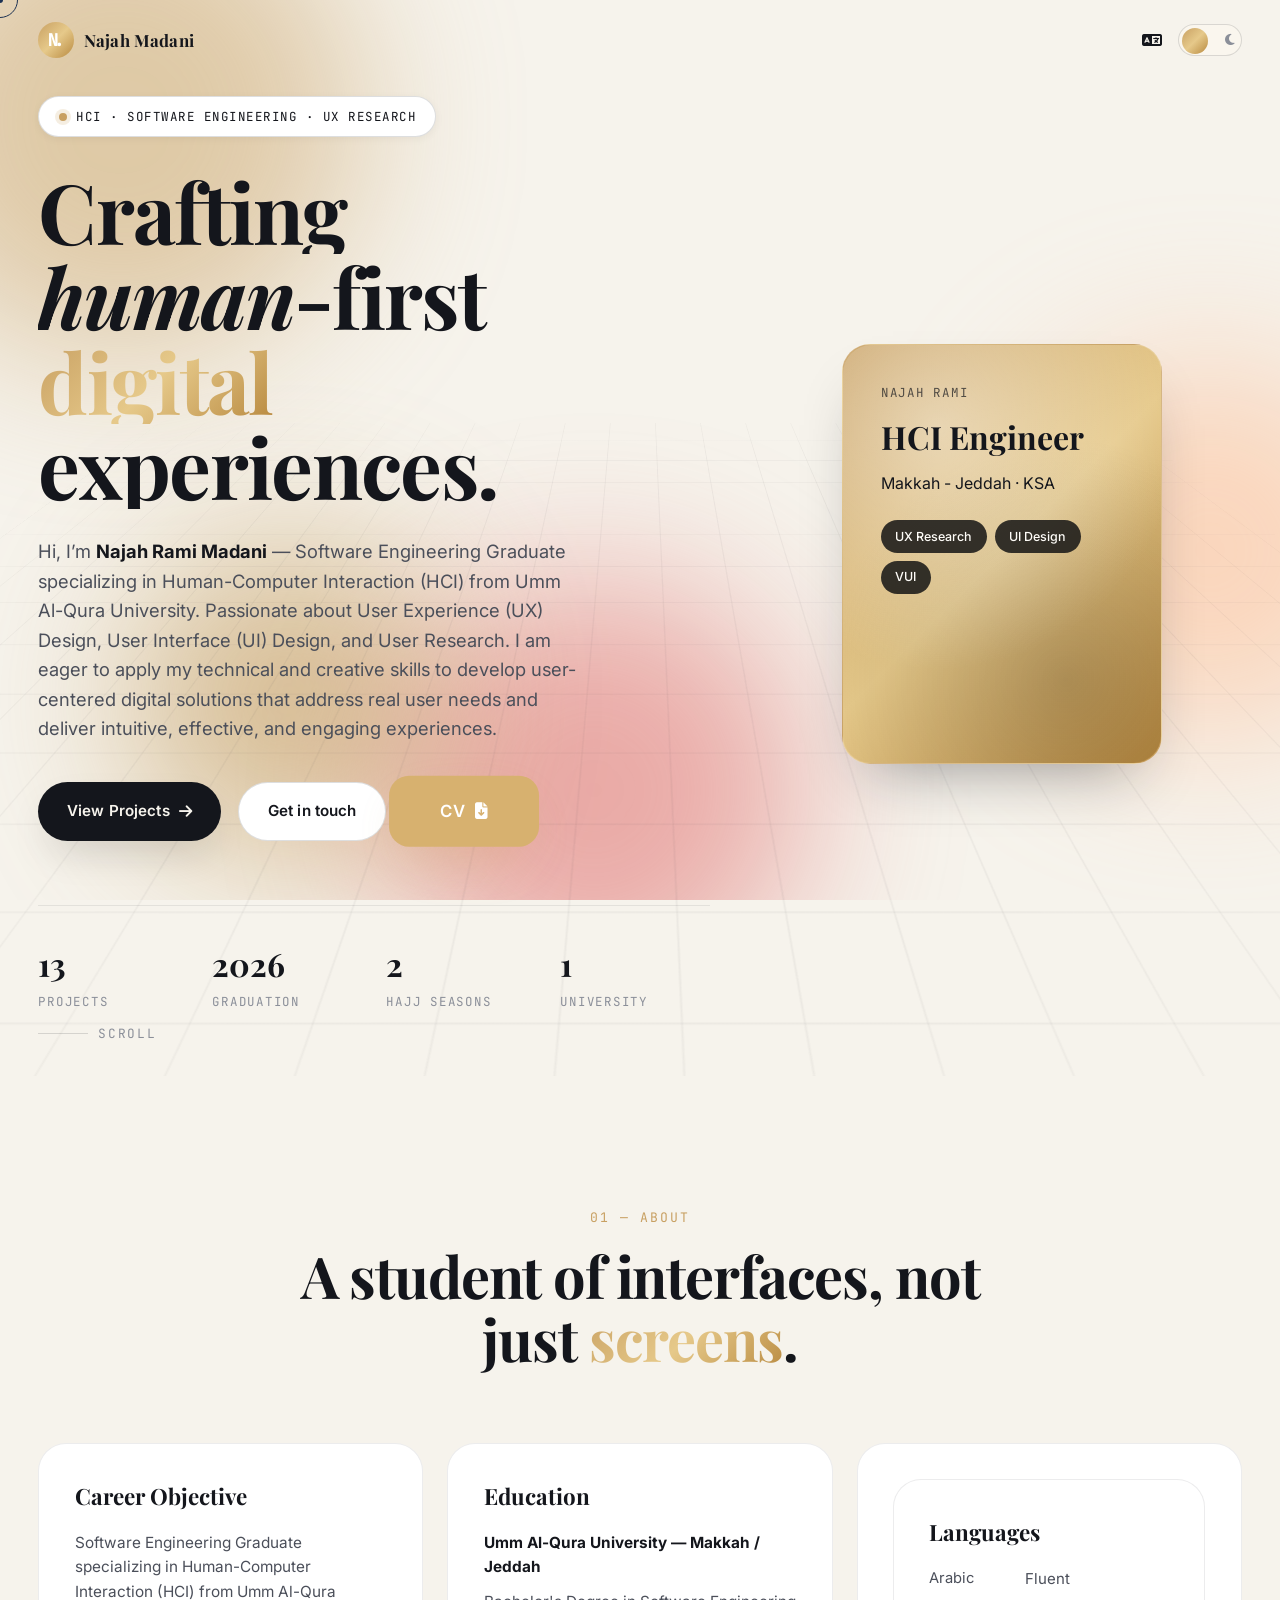
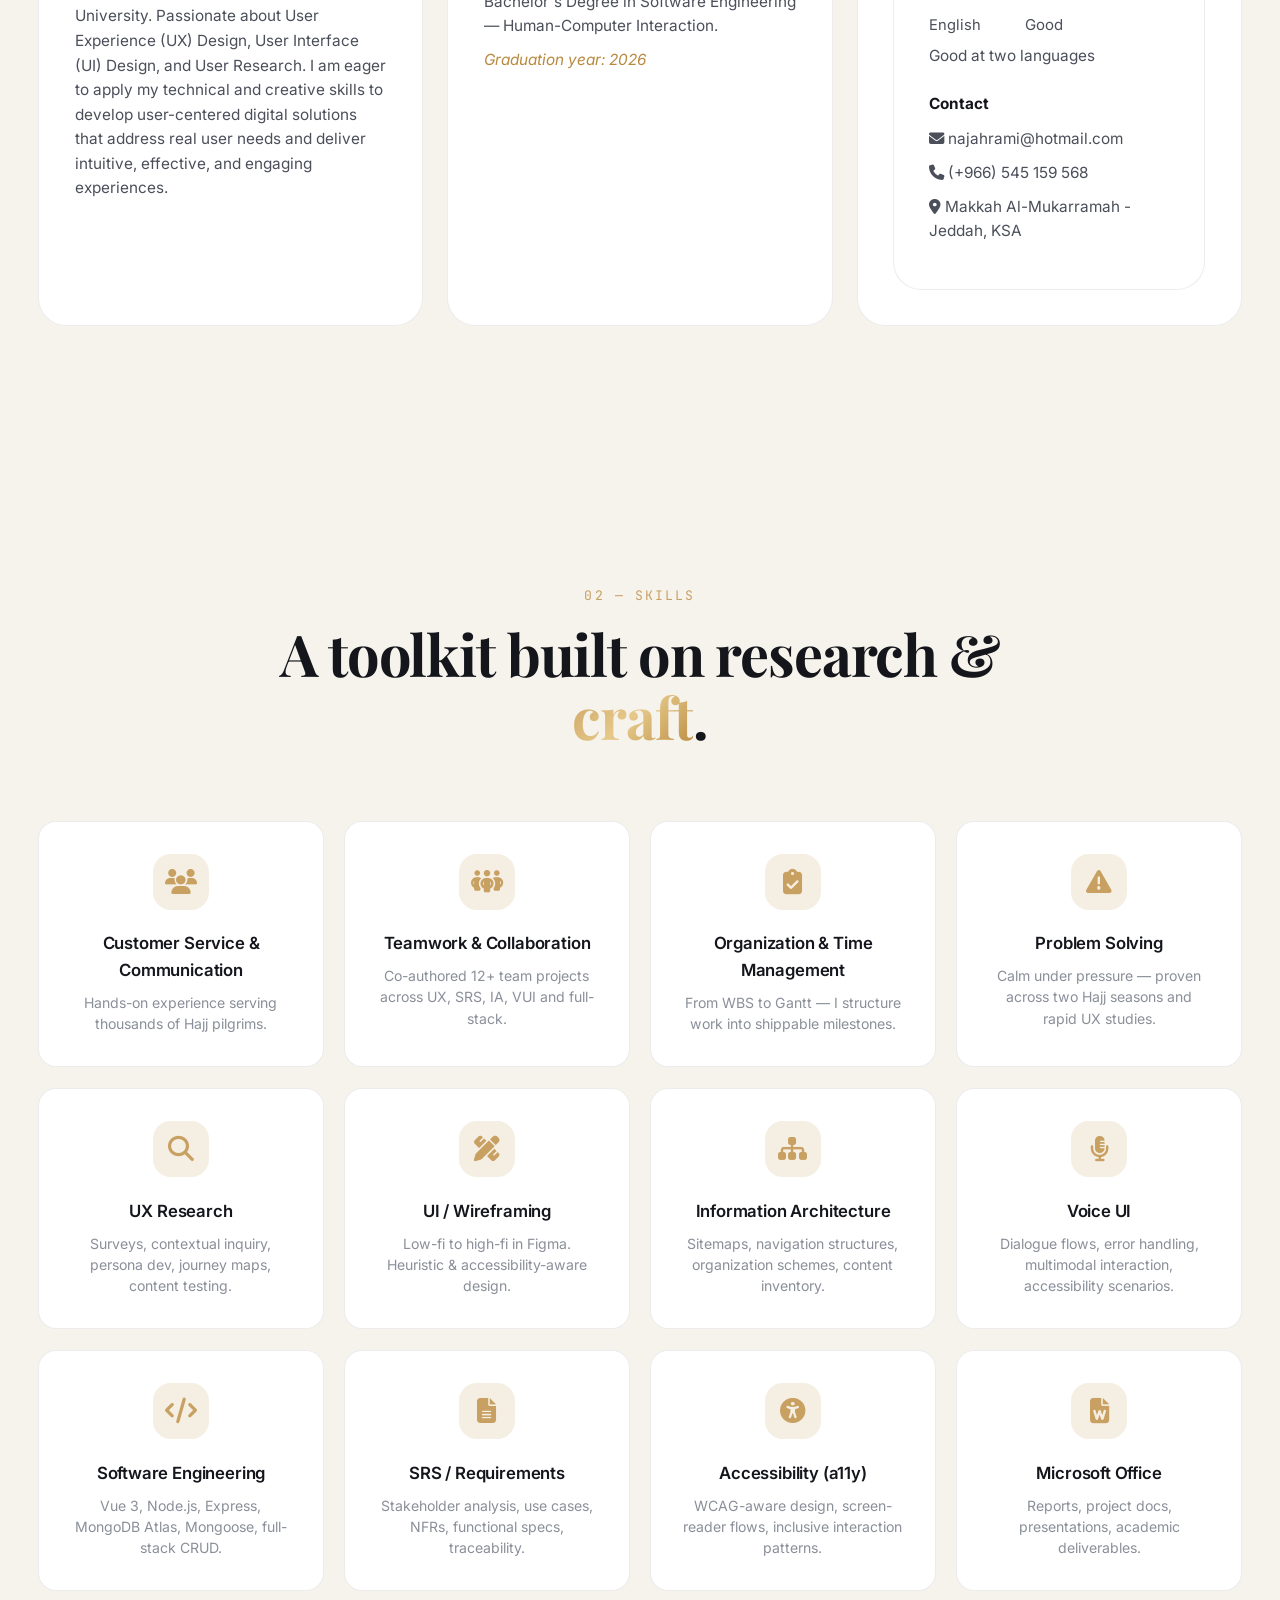
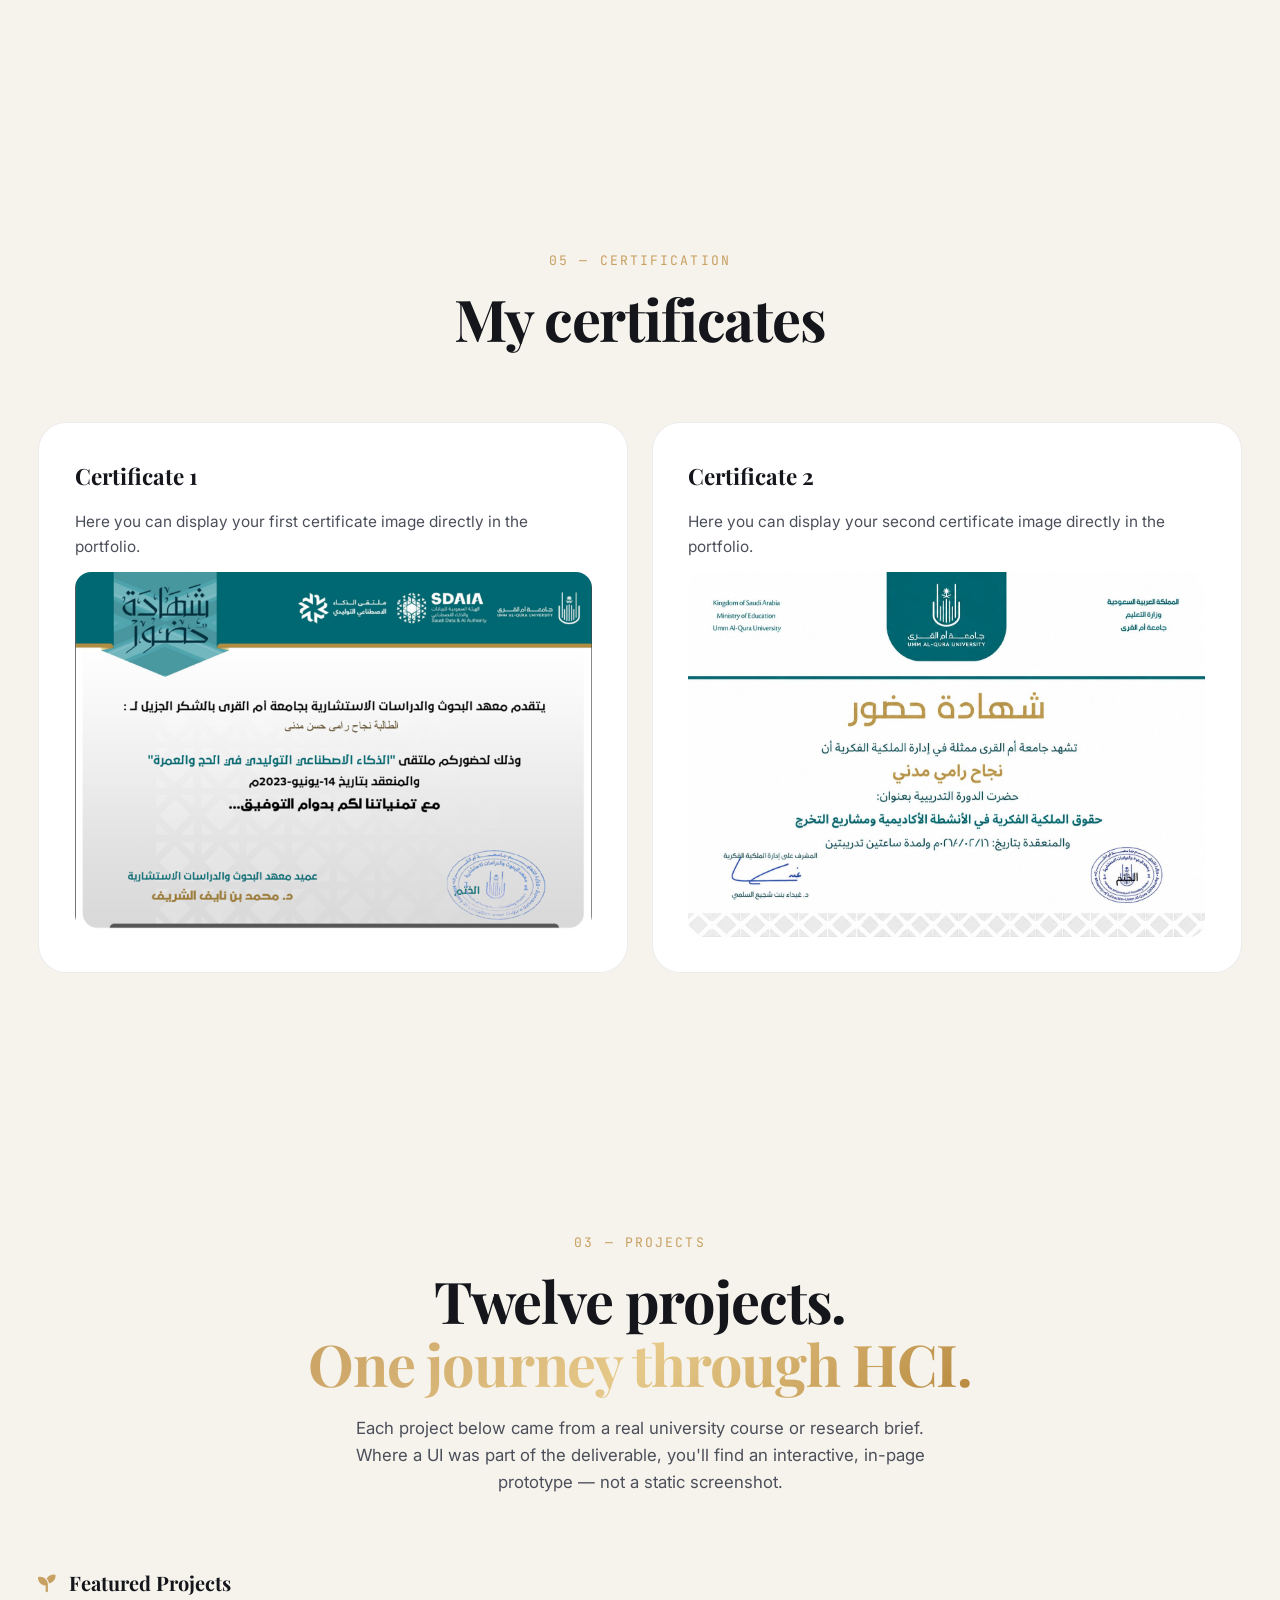
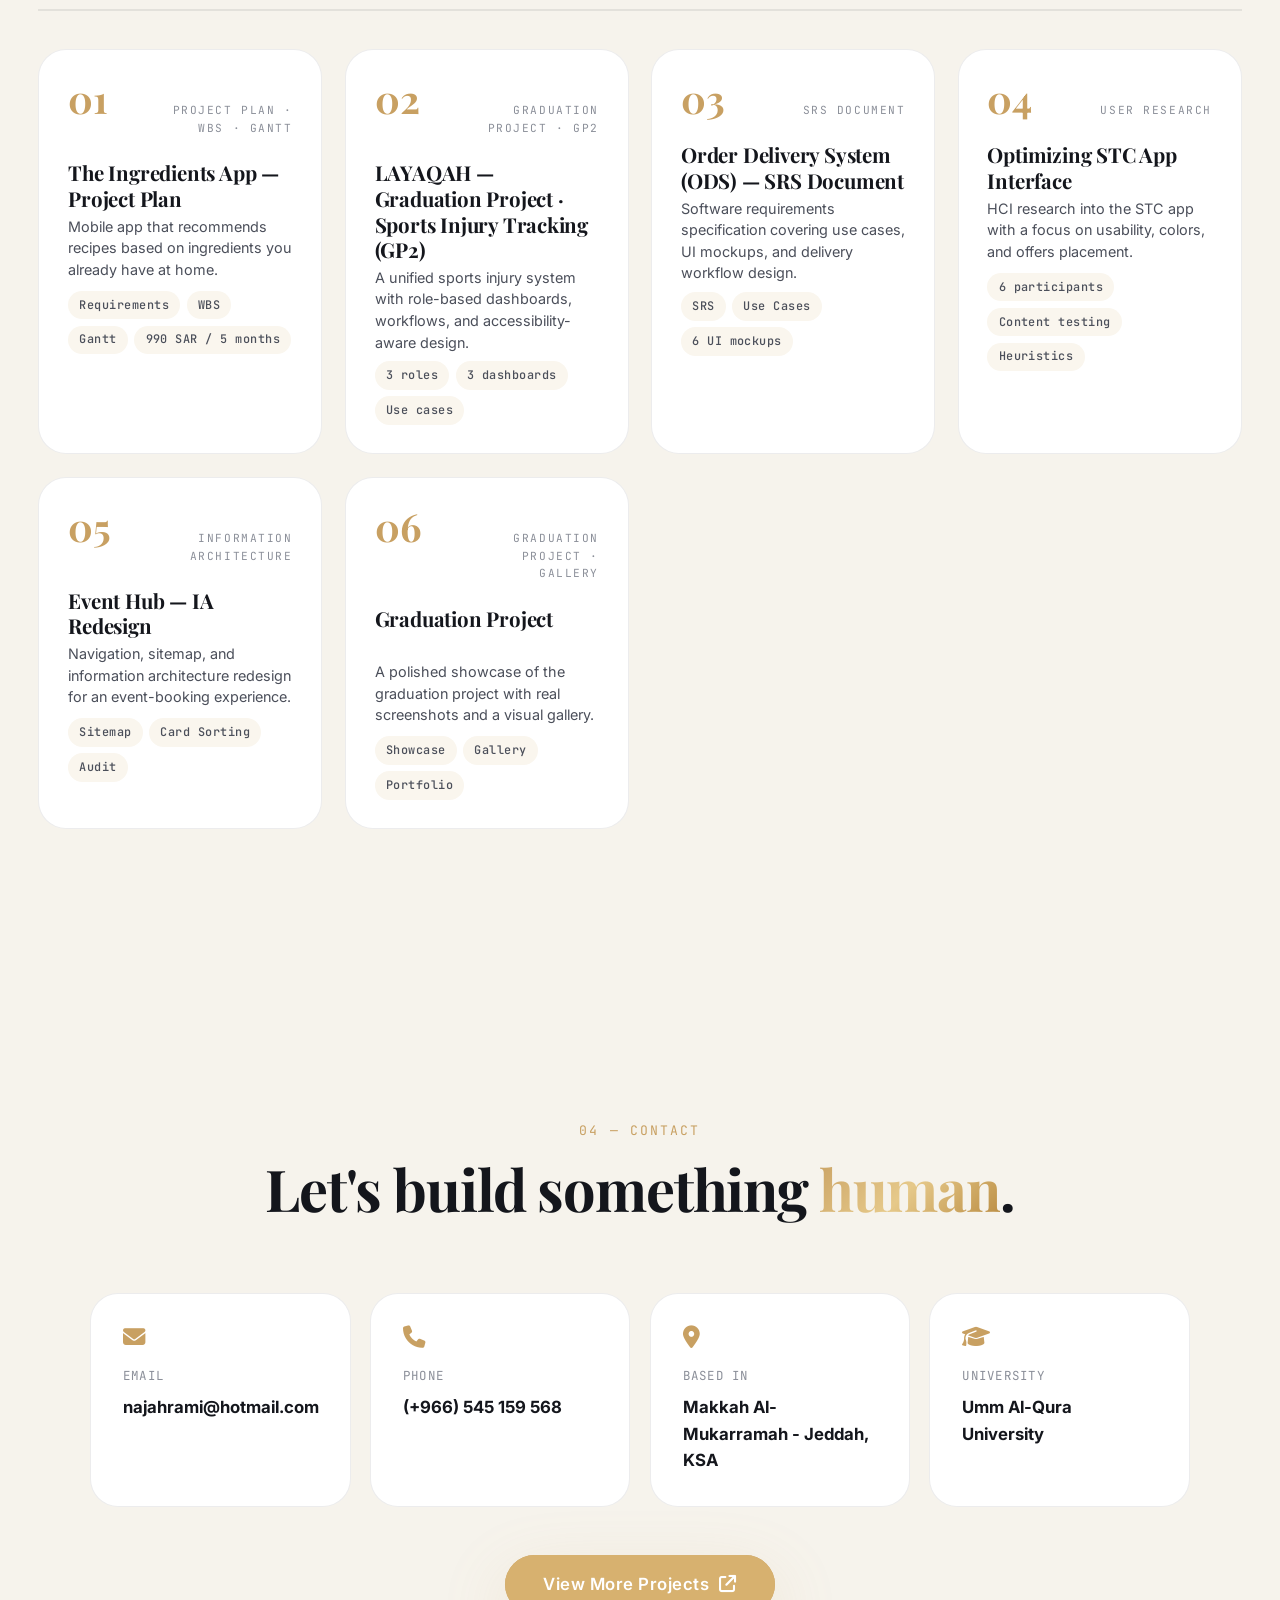
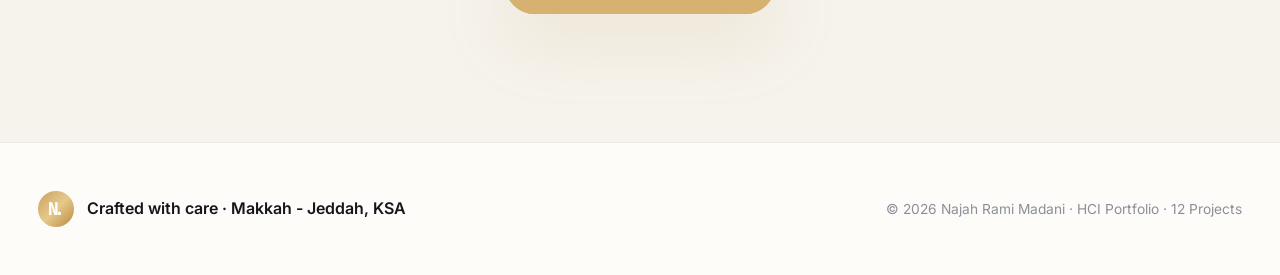
==== commit 3efa164a: "update website" ====
--- a/index.html
+++ b/index.html
@@ -103,7 +103,7 @@
       </h1>
 
       <p class="hero-sub" data-i18n="heroSub" data-i18n-html="true">
-        Hi, I’m<strong> Najah Rami Madani</strong> — a Software Engineering graduate from Umm Al-Qura University, specializing in Human-Computer Interaction (HCI). I’m passionate about UX research, UI design, accessibility, and creating human-centered digital experiences that solve real user problems.
+        Hi, I’m <strong>Najah Rami Madani</strong> — Software Engineering Graduate specializing in Human-Computer Interaction (HCI) from Umm Al-Qura University. Passionate about User Experience (UX) Design, User Interface (UI) Design, and User Research. I am eager to apply my technical and creative skills to develop user-centered digital solutions that address real user needs and deliver intuitive, effective, and engaging experiences.
       </p>
 
       <div class="hero-actions">
